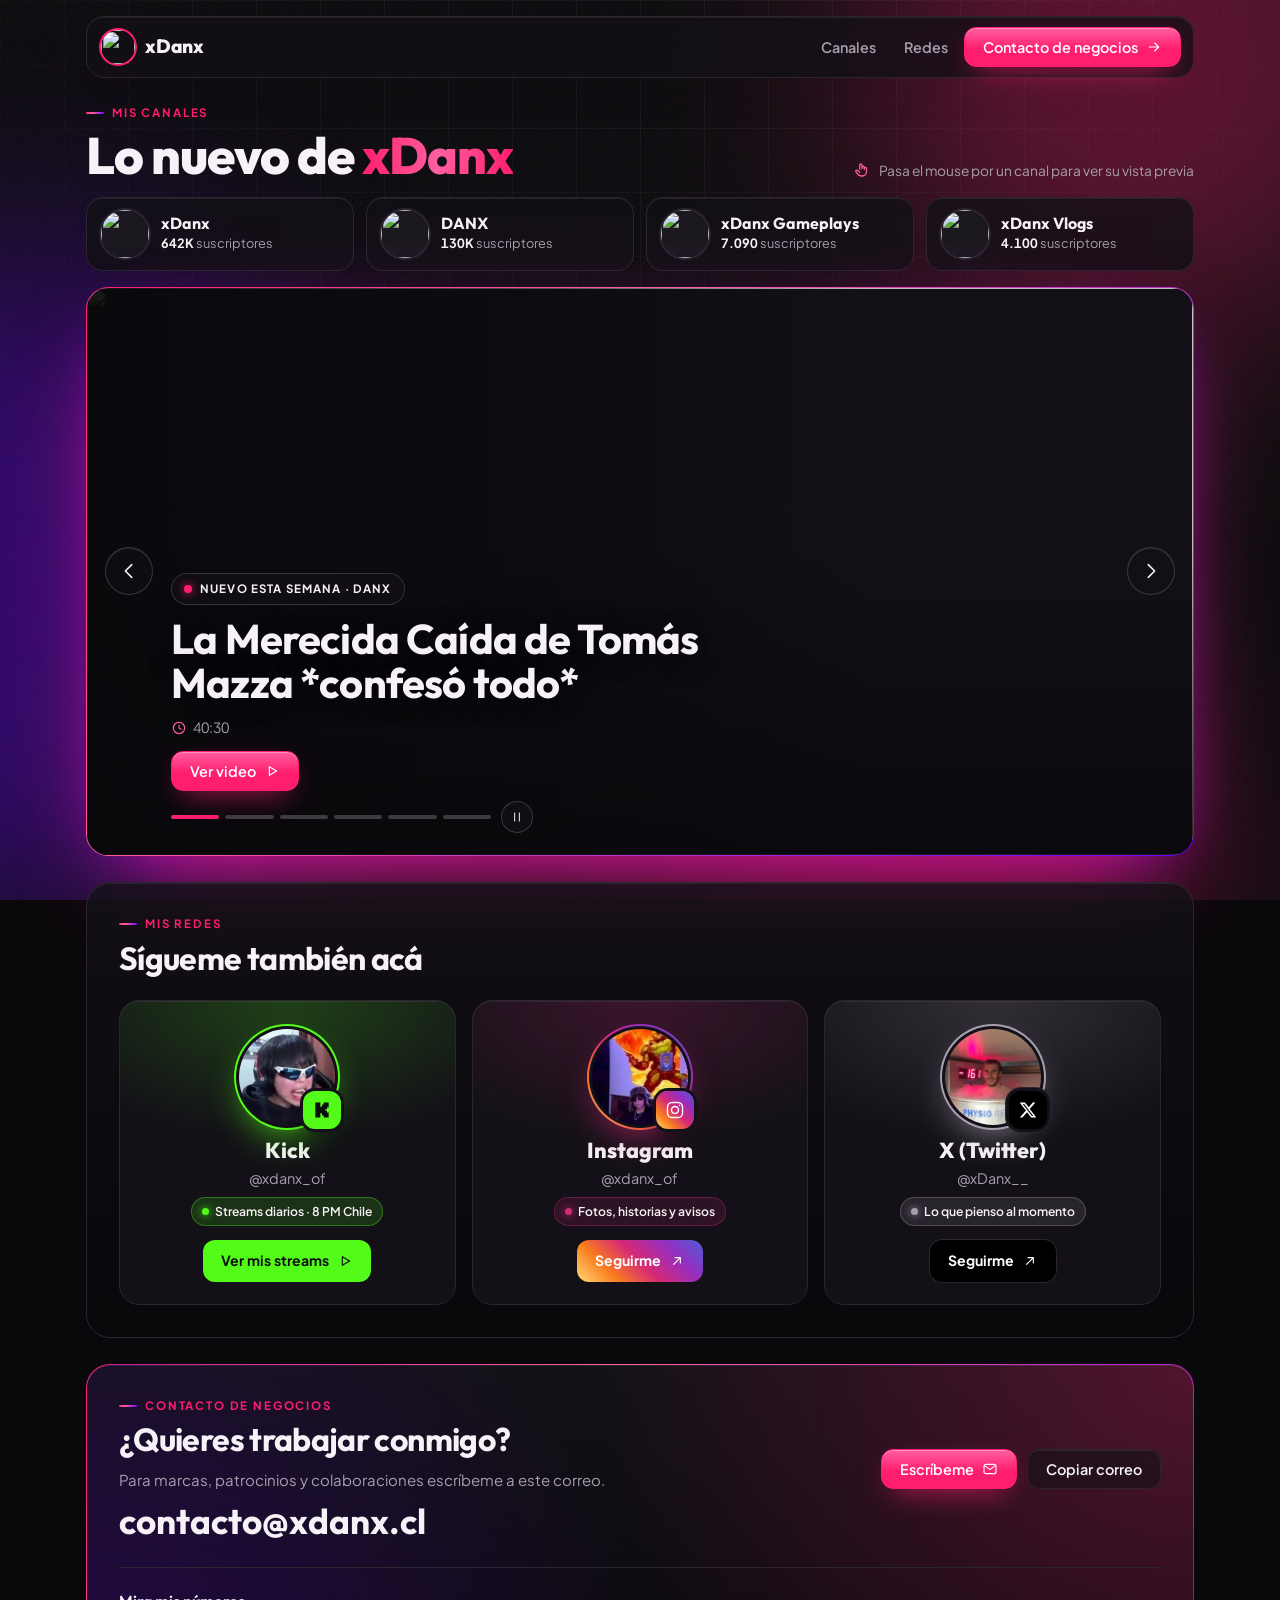
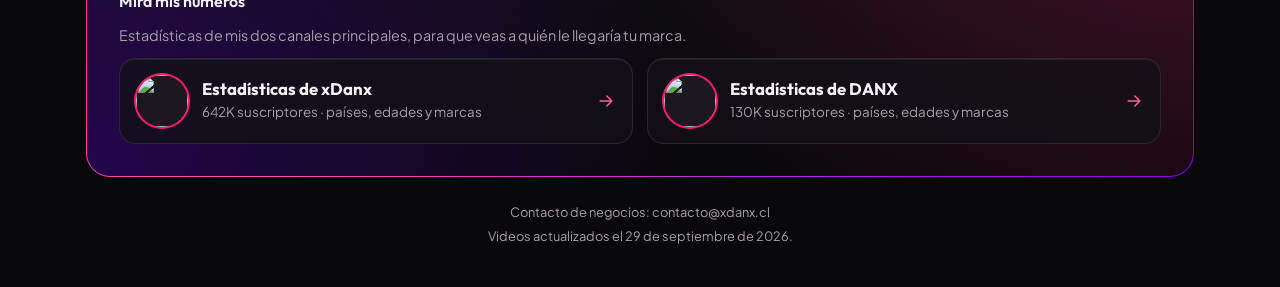
==== index.html @ d2561110 "Celular: flechas del carrusel abajo para no tapar la miniatura Co-Authored-By: Claude Opus 5.5 <nore" ====
<!doctype html>
<html lang="es">
<head>
<meta charset="utf-8">
<meta name="viewport" content="width=device-width, initial-scale=1, viewport-fit=cover">
<title>xDanx · Canales de YouTube, streams en Kick y contacto</title>
<meta name="description" content="Todos los canales de xDanx en un solo lugar: xDanx, DANX, xDanx Gameplays y xDanx Vlogs. Mis videos nuevos, mis redes y contacto de negocios.">
<meta name="theme-color" content="#09080b">
<link rel="canonical" href="https://xdanx.cl/">
<meta property="og:title" content="xDanx en un solo lugar">
<meta property="og:description" content="Mis canales, mis videos nuevos, mis streams en Kick y contacto de negocios.">
<meta property="og:type" content="website">
<meta property="og:url" content="https://xdanx.cl/">
<meta property="og:site_name" content="xDanx">
<meta property="og:locale" content="es_CL">
<meta property="og:image" content="https://xdanx.cl/img/compartir.jpg">
<meta property="og:image:width" content="1200">
<meta property="og:image:height" content="630">
<meta property="og:image:alt" content="xDanx en un solo lugar: mis canales, mis streams y contacto de negocios. xdanx.cl">
<meta name="twitter:card" content="summary_large_image">
<meta name="twitter:site" content="@xDanx__">
<meta name="twitter:title" content="xDanx en un solo lugar">
<meta name="twitter:description" content="Mis canales, mis videos nuevos, mis streams en Kick y contacto de negocios.">
<meta name="twitter:image" content="https://xdanx.cl/img/compartir.jpg">
<link rel="icon" type="image/png" sizes="192x192" href="/img/icono.png">
<link rel="apple-touch-icon" href="/img/icono-apple.png">
<script type="application/ld+json">
{
  "@context": "https://schema.org",
  "@graph": [
    {
      "@type": "WebSite",
      "@id": "https://xdanx.cl/#sitio",
      "url": "https://xdanx.cl/",
      "name": "xDanx",
      "inLanguage": "es-CL",
      "publisher": {"@id": "https://xdanx.cl/#xdanx"}
    },
    {
      "@type": "Person",
      "@id": "https://xdanx.cl/#xdanx",
      "name": "xDanx",
      "alternateName": ["DANX", "Danx"],
      "url": "https://xdanx.cl/",
      "image": "https://xdanx.cl/img/icono.png",
      "jobTitle": "Creador de contenido",
      "email": "mailto:contacto@xdanx.cl",
      "sameAs": [
        "https://www.youtube.com/@xdanx1",
        "https://www.youtube.com/@danxof",
        "https://www.youtube.com/@xdanxgameplays",
        "https://www.youtube.com/@xDanxVlogs",
        "https://kick.com/xdanx_of",
        "https://www.instagram.com/xDanx_of/",
        "https://x.com/xDanx__"
      ]
    }
  ]
}
</script>
<link rel="preconnect" href="https://fonts.googleapis.com">
<link rel="preconnect" href="https://fonts.gstatic.com" crossorigin>
<link href="https://fonts.googleapis.com/css2?family=Outfit:wght@600;700;800&family=Plus+Jakarta+Sans:wght@400;500;600;700&display=swap" rel="stylesheet">
<link rel="stylesheet" href="estilos.css?v=7">
</head>
<body>
<div class="fondo" aria-hidden="true"><i></i><i></i><i></i></div>
<div class="sitio">

<nav class="top" aria-label="Principal">
<a class="marca" href="#inicio"><img id="mini" src="https://yt3.ggpht.com/ytc/AIdro_lUzYRkp9_RYmx2aLvmCuGtYfHqPM1HpNuud_M5dl_JXGM=s88-c-k-c0x00ffffff-no-rj" alt=""><span>xDanx</span></a>
<div class="menu">
<a class="pill-vivo" id="pill-vivo" href="https://kick.com/xdanx_of" target="_blank" rel="noopener" hidden><i></i>En vivo</a>
<a href="#inicio">Canales</a>
<a href="#redes">Redes</a>
<a class="btn" href="#contacto">Contacto de negocios <svg class="i" viewBox="0 0 24 24" aria-hidden="true"><path d="M5 12h14M13 6l6 6-6 6"/></svg></a>
</div>
</nav>

<main id="inicio" class="escenario" aria-labelledby="t-inicio">
<div class="cabecera">
<div><p class="eyebrow">Mis canales</p><h1 id="t-inicio">Lo nuevo de <span class="degradado">xDanx</span></h1></div>
<p class="pista"><svg class="i" viewBox="0 0 24 24" aria-hidden="true"><path d="M9 11V5.5a1.5 1.5 0 0 1 3 0V10m0-1.5a1.5 1.5 0 0 1 3 0V11m0-1a1.5 1.5 0 0 1 3 0v4a6 6 0 0 1-6 6h-1a6 6 0 0 1-5-2.7L4 14.5a1.5 1.5 0 0 1 2.4-1.8L9 15"/></svg><span class="mouse">Pasa el mouse por un canal para ver su vista previa</span><span class="tactil">Toca un canal para ver su vista previa</span></p>
</div>
<ul class="canales" id="canales" aria-label="Mis canales de YouTube"></ul>
<section class="pantalla" id="pantalla" aria-label="Videos y vista previa de canales">
<div class="capa rotacion visible" id="rotacion" aria-roledescription="carrusel" aria-label="Mis videos de esta semana"></div>
<div class="capa previa" id="previa" aria-live="polite"></div>
<div class="capa vivo" id="vivo" aria-live="polite"></div>
</section>
</main>

<section class="bloque" id="redes" aria-labelledby="t-redes">
<p class="eyebrow">Mis redes</p>
<h2 id="t-redes">Sígueme también acá</h2>
<div class="redes">
<a class="red kick" href="https://kick.com/xdanx_of" target="_blank" rel="noopener">
<span class="perfil"><img src="img/redes/kick.webp" alt="Mi foto de perfil en Kick" loading="lazy">
<span class="logo-red"><svg class="i lleno" viewBox="0 0 24 24" aria-hidden="true"><path d="M4 3h6v5h2V5.5h2V3h6v6h-2v2h-2v2h2v2h2v6h-6v-2.5h-2V16h-2v5H4z"/></svg></span></span>
<span class="textos"><span class="plataforma">Kick</span><span class="handle">@xdanx_of</span>
<span class="detalle" id="kick-estado"><i></i>Streams diarios · 8 PM Chile</span></span>
<span class="cta">Ver mis streams <svg class="i" viewBox="0 0 24 24" aria-hidden="true"><path d="M8 5.5v13l11-6.5z"/></svg></span>
</a>
<a class="red ig" href="https://www.instagram.com/xDanx_of/" target="_blank" rel="noopener">
<span class="perfil"><img src="img/redes/instagram.jpg" alt="Mi foto de perfil en Instagram" loading="lazy">
<span class="logo-red"><svg class="i" viewBox="0 0 24 24" aria-hidden="true"><rect x="3" y="3" width="18" height="18" rx="5.5"/><circle cx="12" cy="12" r="4.2"/><circle cx="17.4" cy="6.6" r="1" fill="currentColor" stroke="none"/></svg></span></span>
<span class="textos"><span class="plataforma">Instagram</span><span class="handle">@xdanx_of</span>
<span class="detalle"><i></i>Fotos, historias y avisos</span></span>
<span class="cta">Seguirme <svg class="i" viewBox="0 0 24 24" aria-hidden="true"><path d="M7 17 17 7M9 7h8v8"/></svg></span>
</a>
<a class="red x" href="https://x.com/xDanx__" target="_blank" rel="noopener">
<span class="perfil"><img src="img/redes/x.jpg" alt="Mi foto de perfil en X" loading="lazy">
<span class="logo-red"><svg class="i lleno" viewBox="0 0 24 24" aria-hidden="true"><path d="M17.8 3h3.1l-6.8 7.7L22 21h-6.2l-4.9-6.4L5.3 21H2.2l7.3-8.3L2 3h6.4l4.4 5.8L17.8 3zm-1.1 16.2h1.7L7.4 4.7H5.6l11.1 14.5z"/></svg></span></span>
<span class="textos"><span class="plataforma">X (Twitter)</span><span class="handle">@xDanx__</span>
<span class="detalle"><i></i>Lo que pienso al momento</span></span>
<span class="cta">Seguirme <svg class="i" viewBox="0 0 24 24" aria-hidden="true"><path d="M7 17 17 7M9 7h8v8"/></svg></span>
</a>
</div>
</section>

<section class="bloque contacto" id="contacto" aria-labelledby="t-contacto">
<div class="fila-correo">
<div>
<p class="eyebrow">Contacto de negocios</p>
<h2 id="t-contacto">¿Quieres trabajar conmigo?</h2>
<p class="texto">Para marcas, patrocinios y colaboraciones escríbeme a este correo.</p>
<p class="correo" id="correo">contacto@xdanx.cl</p>
</div>
<div class="botones">
<a class="btn" href="mailto:contacto@xdanx.cl?subject=Contacto%20de%20negocios">Escríbeme <svg class="i" viewBox="0 0 24 24" aria-hidden="true"><rect x="3" y="5" width="18" height="14" rx="3"/><path d="m4 7 8 6 8-6"/></svg></a>
<button class="btn ghost" type="button" id="copiar">Copiar correo</button>
</div>
</div>
<div class="numeros">
<h3>Mira mis números</h3>
<p>Estadísticas de mis dos canales principales, para que veas a quién le llegaría tu marca.</p>
<div class="kits" id="kits"></div>
</div>
</section>

<footer>
<span>Contacto de negocios: contacto@xdanx.cl</span>
<span id="actualizado"></span>
</footer>
</div>

<dialog class="panel" id="panel" aria-labelledby="panel-titulo"></dialog>

<script src="datos/datos.js"></script>
<script src="datos/estadisticas.js"></script>
<script src="app.js?v=6"></script>
<!-- Contador de visitas: Cloudflare Web Analytics (sin cookies) -->
<script defer src="https://static.cloudflareinsights.com/beacon.min.js" data-cf-beacon='{"token": "61d2517031f54b50bddd8ef35739165e"}'></script>
</body>
</html>
---- estilos.css ----
/* Estilo Danx: oscuro, rosado neon y violeta (mismo ambiente que los media kits). */
:root{
  --bg:#09080b;--panel:#131117;--panel-2:#1b1820;--line:#2a2530;--ink:#f6f2f7;--muted:#a79fae;
  --accent:#ff1e6e;--accent-2:#ff5fa0;--accent-deep:#b1004b;--violet:#6a00ff;--on-accent:#ffffff;
  /* colores de las marcas de cada red (solo en sus tarjetas) */
  --kick:#53fc18;--on-kick:#0b0e0f;
  --ig-1:#feda75;--ig-2:#fa7e1e;--ig-3:#d62976;--ig-4:#962fbf;--ig-5:#4f5bd5;
  --x:#000000;--on-x:#ffffff;
  --display:Outfit,"Segoe UI",system-ui,sans-serif;
  --body:"Plus Jakarta Sans","Segoe UI",system-ui,sans-serif;
  --vidrio:color-mix(in srgb,var(--panel) 82%,transparent);
  --brillo:inset 0 1px 0 color-mix(in srgb,var(--ink) 7%,transparent);
  --borde-neon:linear-gradient(135deg,var(--accent),var(--accent-2) 35%,var(--violet));
  color-scheme:dark;
}
*{box-sizing:border-box}
html{background:var(--bg);scroll-behavior:smooth}
body{margin:0;background:var(--bg);color:var(--ink);font-family:var(--body);font-size:15px;line-height:1.55;overflow-x:hidden}
a{color:inherit}
img{max-width:100%}
svg.i{width:20px;height:20px;fill:none;stroke:currentColor;stroke-width:1.7;stroke-linecap:round;stroke-linejoin:round;flex:none}
.oculto{position:absolute;width:1px;height:1px;overflow:hidden;clip:rect(0 0 0 0);white-space:nowrap}

/* ---------- fondo: brillos que se mueven lento, cuadricula y grano ---------- */
.fondo{position:fixed;inset:0;z-index:0;overflow:hidden;pointer-events:none;background:var(--bg)}
.fondo::before{content:"";position:absolute;inset:0;
  background-image:linear-gradient(color-mix(in srgb,var(--ink) 5%,transparent) 1px,transparent 1px),
    linear-gradient(90deg,color-mix(in srgb,var(--ink) 5%,transparent) 1px,transparent 1px);
  background-size:64px 64px;
  -webkit-mask-image:radial-gradient(ellipse 90% 70% at 50% 0%,var(--bg) 20%,transparent 75%);
  mask-image:radial-gradient(ellipse 90% 70% at 50% 0%,var(--bg) 20%,transparent 75%)}
.fondo::after{content:"";position:absolute;inset:-50%;opacity:.07;
  background-image:url("data:image/svg+xml,%3Csvg xmlns='http://www.w3.org/2000/svg' width='160' height='160'%3E%3Cfilter id='g'%3E%3CfeTurbulence type='fractalNoise' baseFrequency='.9' numOctaves='3' stitchTiles='stitch'/%3E%3C/filter%3E%3Crect width='100%25' height='100%25' filter='url(%23g)'/%3E%3C/svg%3E")}
.fondo i{position:absolute;border-radius:50%;filter:blur(110px)}
.fondo i:nth-child(1){width:560px;height:560px;top:-220px;right:-140px;background:var(--accent);opacity:.32}
.fondo i:nth-child(2){width:680px;height:680px;top:28%;left:-320px;background:var(--violet);opacity:.38}
.fondo i:nth-child(3){width:520px;height:520px;bottom:-260px;right:6%;background:var(--accent-deep);opacity:.34}
@media (prefers-reduced-motion:no-preference){
  .fondo i{animation:deriva 24s ease-in-out infinite alternate}
  .fondo i:nth-child(2){animation-duration:30s;animation-delay:-8s}
  .fondo i:nth-child(3){animation-duration:27s;animation-delay:-14s}
  @keyframes deriva{50%{transform:translate(70px,50px) scale(1.12)}100%{transform:translate(-40px,30px) scale(.94)}}
}

.sitio{position:relative;z-index:1;max-width:1140px;margin:0 auto;padding:16px 16px 40px;display:grid;gap:26px}

/* ---------- barra superior ---------- */
.top{position:sticky;top:12px;z-index:5;display:flex;align-items:center;justify-content:space-between;gap:12px;
  padding:10px 12px 10px 14px;border:1px solid var(--line);border-radius:18px;background:var(--vidrio);box-shadow:var(--brillo),0 20px 50px -30px var(--bg);
  backdrop-filter:blur(16px) saturate(1.3);-webkit-backdrop-filter:blur(16px) saturate(1.3)}
.marca{display:flex;align-items:center;gap:10px;margin:0;font:800 1.2rem/1 var(--display);letter-spacing:-.01em;text-decoration:none}
.marca img{width:34px;height:34px;border-radius:50%;object-fit:cover;box-shadow:0 0 0 2px var(--accent)}
.menu{display:flex;align-items:center;gap:4px}
.menu a:not(.btn):not(.pill-vivo){padding:8px 12px;border-radius:10px;text-decoration:none;color:var(--muted);font-weight:600;font-size:.9rem}
.menu a:not(.btn):not(.pill-vivo):hover{color:var(--ink);background:var(--panel-2)}

.btn{display:inline-flex;align-items:center;justify-content:center;gap:8px;padding:11px 18px;border-radius:12px;
  font:600 .9rem/1 var(--body);text-decoration:none;cursor:pointer;white-space:nowrap;
  background:linear-gradient(180deg,var(--accent-2),var(--accent) 55%);color:var(--on-accent);border:1px solid var(--accent);
  box-shadow:inset 0 1px 0 color-mix(in srgb,var(--on-accent) 30%,transparent),0 10px 30px -12px var(--accent)}
.btn.ghost{background:color-mix(in srgb,var(--panel) 60%,transparent);border-color:var(--line);box-shadow:var(--brillo);color:var(--ink)}
.btn.ghost:hover{border-color:var(--accent)}
.btn:hover{filter:brightness(1.08)}
.btn svg.i{width:16px;height:16px}
:focus-visible{outline:2px solid var(--ink);outline-offset:2px}

.eyebrow{margin:0;color:var(--accent);font-size:.72rem;font-weight:700;letter-spacing:.16em;text-transform:uppercase;display:flex;align-items:center;gap:8px}
.eyebrow::before{content:"";width:18px;height:2px;border-radius:2px;background:var(--borde-neon)}
h1,h2{font-family:var(--display);letter-spacing:-.02em;text-wrap:balance}
h2{font-weight:700;font-size:clamp(1.5rem,3.2vw,2rem);line-height:1.1;margin:8px 0 20px}
h3{font:600 1rem/1.2 var(--display);margin:0 0 12px}
.degradado{background:linear-gradient(90deg,var(--accent),var(--accent-2) 50%,var(--accent));-webkit-background-clip:text;background-clip:text;color:transparent}

/* ---------- escenario: canales + pantalla ---------- */
.escenario{display:grid;gap:16px}
.cabecera{display:flex;align-items:flex-end;justify-content:space-between;gap:12px 24px;flex-wrap:wrap}
.cabecera h1{margin:8px 0 0;font-weight:800;font-size:clamp(2rem,5vw,3.2rem);line-height:1}
.pista{margin:0;color:var(--muted);font-size:.86rem;display:flex;align-items:center;gap:8px}
.pista svg.i{width:18px;height:18px;color:var(--accent-2)}
.pista .tactil{display:none}
@media (hover:none){.pista .mouse{display:none}.pista .tactil{display:inline}}

.canales{display:grid;grid-template-columns:repeat(4,1fr);gap:12px;list-style:none;margin:0;padding:0}
.canales>li{min-width:0}
.canal{position:relative;display:flex;align-items:center;gap:12px;padding:12px 14px;border-radius:16px;text-decoration:none;min-width:0;
  border:1px solid var(--line);background:var(--vidrio);box-shadow:var(--brillo);
  transition:transform .25s,background .25s,border-color .25s}
.canal::before{content:"";position:absolute;inset:-1px;border-radius:inherit;padding:1px;background:var(--borde-neon);opacity:0;transition:opacity .25s;
  -webkit-mask:linear-gradient(var(--bg) 0 0) content-box,linear-gradient(var(--bg) 0 0);-webkit-mask-composite:xor;
  mask:linear-gradient(var(--bg) 0 0) content-box exclude,linear-gradient(var(--bg) 0 0)}
.canal:hover,.canal.activo{transform:translateY(-3px);background:color-mix(in srgb,var(--accent) 9%,var(--vidrio));border-color:transparent}
.canal:hover::before,.canal.activo::before{opacity:1}
.canal img,.canal .sin-foto{width:48px;height:48px;border-radius:50%;object-fit:cover;flex:none;background:var(--panel-2);
  box-shadow:0 0 0 2px var(--line);transition:box-shadow .25s}
.canal:hover img,.canal.activo img{box-shadow:0 0 0 2px var(--accent),0 0 22px -2px var(--accent)}
.canal div{min-width:0;display:grid;gap:2px}
.canal strong{font:700 1rem/1.15 var(--display);white-space:nowrap;overflow:hidden;text-overflow:ellipsis}
.canal span{color:var(--muted);font-size:.8rem;font-variant-numeric:tabular-nums}
.canal span b{color:var(--ink);font-weight:700}

/* La pantalla apila sus capas en la misma celda: toma la altura de la mas alta. */
.pantalla{position:relative;display:grid;border-radius:22px;overflow:hidden;border:1px solid transparent;
  background:linear-gradient(var(--panel),var(--panel)) padding-box,var(--borde-neon) border-box;
  box-shadow:0 40px 100px -40px var(--accent),0 20px 60px -30px var(--violet)}
.capa{grid-area:1/1;min-width:0;opacity:0;visibility:hidden;transition:opacity .45s,visibility .45s}
.capa.visible{opacity:1;visibility:visible}

/* rotacion de videos */
.rotacion{position:relative;display:grid;touch-action:pan-y}
.slide{grid-area:1/1;position:relative;display:block;aspect-ratio:16/8.2;min-height:380px;text-decoration:none;overflow:hidden;
  opacity:0;visibility:hidden;transition:opacity .6s,visibility .6s}
.slide.visible{opacity:1;visibility:visible}
.slide img{position:absolute;inset:0;width:100%;height:100%;object-fit:cover;transition:transform 1.2s ease}
.slide::after{content:"";position:absolute;inset:0;
  background:linear-gradient(90deg,color-mix(in srgb,var(--bg) 94%,transparent) 0%,color-mix(in srgb,var(--bg) 60%,transparent) 42%,transparent 72%),
    linear-gradient(0deg,color-mix(in srgb,var(--bg) 88%,transparent),transparent 55%)}
.slide .info{position:absolute;left:0;bottom:0;z-index:1;padding:32px 40px 64px 84px;max-width:min(680px,100%);display:grid;gap:12px;justify-items:start}
.etiqueta{display:inline-flex;align-items:center;gap:8px;padding:6px 12px;border-radius:99px;border:1px solid color-mix(in srgb,var(--ink) 16%,transparent);
  background:color-mix(in srgb,var(--panel) 70%,transparent);backdrop-filter:blur(8px);-webkit-backdrop-filter:blur(8px);
  font-size:.72rem;font-weight:700;letter-spacing:.1em;text-transform:uppercase}
.etiqueta i{width:8px;height:8px;border-radius:50%;background:var(--accent);box-shadow:0 0 10px var(--accent)}
.slide h2{margin:0;font-size:clamp(1.5rem,3.6vw,2.6rem);line-height:1.06;text-shadow:0 2px 24px var(--bg)}
.meta{margin:0;color:var(--muted);font-size:.88rem;display:flex;gap:6px 16px;flex-wrap:wrap;font-variant-numeric:tabular-nums}
.meta span{display:inline-flex;align-items:center;gap:6px}
.meta .i{width:16px;height:16px;color:var(--accent-2)}
/* etiqueta segun hace cuanto se subio: hoy (la mas llamativa) > ayer > hace 2-3 dias > esta semana */
.etiqueta.hoy{border-color:var(--accent);background:var(--accent);color:#fff;box-shadow:0 6px 22px -6px color-mix(in srgb,var(--accent) 80%,transparent)}
.etiqueta.hoy i{background:#fff;box-shadow:0 0 10px #fff}
.etiqueta.ayer{border-color:color-mix(in srgb,var(--accent) 70%,transparent);background:color-mix(in srgb,var(--accent) 30%,var(--panel));color:var(--ink)}
.etiqueta.reciente{border-color:color-mix(in srgb,var(--accent-2) 45%,transparent);background:color-mix(in srgb,var(--accent-2) 14%,var(--panel));color:var(--ink)}
.etiqueta.reciente i{background:var(--accent-2);box-shadow:0 0 8px var(--accent-2)}
@media (prefers-reduced-motion:no-preference){.etiqueta.hoy i{animation:latido-hoy 1.6s ease-in-out infinite}}
@keyframes latido-hoy{50%{transform:scale(1.5);opacity:.6}}
.slide .btn{pointer-events:none}
.slide:hover .btn{filter:brightness(1.1)}
.slide:hover img{transform:scale(1.03)}

.flecha-rot{position:absolute;top:50%;z-index:3;width:48px;height:48px;margin-top:-24px;display:grid;place-items:center;border-radius:50%;cursor:pointer;
  color:var(--ink);border:1px solid color-mix(in srgb,var(--ink) 18%,transparent);background:color-mix(in srgb,var(--panel) 55%,transparent);
  backdrop-filter:blur(10px);-webkit-backdrop-filter:blur(10px);box-shadow:var(--brillo);transition:background .2s,border-color .2s,transform .2s}
.flecha-rot:hover{background:var(--accent);border-color:var(--accent);transform:scale(1.06)}
.flecha-rot.izq{left:18px}
.flecha-rot.der{right:18px}
.flecha-rot svg.i{width:22px;height:22px}

.controles{position:absolute;left:84px;right:84px;bottom:22px;z-index:2;display:flex;align-items:center;gap:10px}
.puntos{display:flex;gap:6px;flex:1;max-width:320px}
.punto{flex:1;height:4px;padding:0;border:0;border-radius:99px;background:color-mix(in srgb,var(--ink) 22%,transparent);cursor:pointer;overflow:hidden;position:relative}
.punto::before{content:"";position:absolute;inset:0;width:0;background:var(--accent);border-radius:99px}
.punto.hecho::before{width:100%}
.punto.actual::before{animation:llenar var(--dura,8s) linear forwards}
.controles.pausa .punto.actual::before{animation-play-state:paused}
@keyframes llenar{to{width:100%}}
.pausar{width:32px;height:32px;display:grid;place-items:center;border-radius:50%;cursor:pointer;color:var(--ink);
  border:1px solid color-mix(in srgb,var(--ink) 18%,transparent);background:color-mix(in srgb,var(--panel) 70%,transparent)}
.pausar svg.i{width:14px;height:14px}

/* vista previa de un canal */
.previa{display:grid;grid-template-rows:auto 1fr;min-height:380px;background:linear-gradient(180deg,var(--panel),var(--bg))}
.portada{position:relative;height:160px;background-size:cover;background-position:center;
  background-color:var(--panel-2);
  background-image:
    radial-gradient(circle at 20% 120%,color-mix(in srgb,var(--accent) 45%,transparent),transparent 55%),
    radial-gradient(circle at 90% 0%,color-mix(in srgb,var(--violet) 55%,transparent),transparent 55%),
    radial-gradient(color-mix(in srgb,var(--ink) 10%,transparent) 1px,transparent 1.4px);
  background-size:auto,auto,16px 16px}
.portada::after{content:"";position:absolute;inset:0;background:linear-gradient(0deg,var(--panel),transparent 70%)}
.cuerpo{display:grid;gap:18px;padding:0 28px 26px;margin-top:-56px;position:relative;z-index:1}
.cabeza{display:flex;align-items:flex-end;gap:18px;flex-wrap:wrap}
.cabeza img{width:112px;height:112px;border-radius:50%;object-fit:cover;background:var(--panel-2);
  box-shadow:0 0 0 3px var(--accent),0 0 0 10px color-mix(in srgb,var(--accent) 16%,transparent),0 20px 60px -10px var(--accent)}
.cabeza>div{flex:1;min-width:200px;display:grid;gap:4px}
.cabeza>.botones{flex:none;min-width:0;display:flex;padding-bottom:6px}
.cabeza h2{margin:0;font-size:clamp(1.6rem,3.4vw,2.3rem)}
.cabeza p{margin:0;color:var(--muted);font-size:.9rem}
.cabeza .cifras-canal{display:flex;gap:18px;flex-wrap:wrap;font-variant-numeric:tabular-nums;color:var(--muted);font-size:.85rem}
.cifras-canal b{color:var(--ink);font:700 1.15rem/1 var(--display);margin-right:4px}
.miniaturas{display:grid;grid-template-columns:repeat(4,1fr);gap:12px}
.mini{display:grid;gap:8px;text-decoration:none;min-width:0;align-content:start}
.mini .foto{position:relative;aspect-ratio:16/9;border-radius:12px;overflow:hidden;background:var(--panel-2);border:1px solid var(--line);transition:border-color .2s}
.mini img{width:100%;height:100%;object-fit:cover;display:block;transition:transform .3s}
.mini:hover .foto{border-color:var(--accent)}
.mini:hover img{transform:scale(1.04)}
.mini .dura{position:absolute;right:6px;bottom:6px;padding:2px 6px;border-radius:6px;background:color-mix(in srgb,var(--bg) 85%,transparent);
  font-size:.72rem;font-weight:600;font-variant-numeric:tabular-nums}
.mini strong{font:600 .86rem/1.3 var(--body);display:-webkit-box;-webkit-line-clamp:2;-webkit-box-orient:vertical;overflow:hidden}
.mini small{color:var(--muted);font-size:.76rem}
.vacio{color:var(--muted);margin:0;padding:18px;border:1px dashed var(--line);border-radius:12px;text-align:center}

/* en vivo en Kick: el directo pasa al frente de la pantalla */
/* mientras estoy en vivo, los videos salen del alto de la pantalla */
.pantalla.transmitiendo .rotacion{display:none}
.pantalla.transmitiendo{background:linear-gradient(var(--panel),var(--panel)) padding-box,linear-gradient(135deg,var(--kick),var(--accent) 60%,var(--violet)) border-box;
  box-shadow:0 40px 100px -40px var(--kick),0 20px 60px -30px var(--accent)}
.vivo{display:grid;grid-template-columns:minmax(0,1.75fr) minmax(0,1fr);min-height:380px;
  background:radial-gradient(80% 90% at 100% 0%,color-mix(in srgb,var(--kick) 14%,transparent),transparent 60%),var(--panel)}
.reproductor{position:relative;align-self:stretch;min-width:0;min-height:300px;background:var(--bg)}
.reproductor iframe{position:absolute;inset:0;width:100%;height:100%;border:0;display:block}
.vivo-info{display:grid;align-content:center;justify-items:start;gap:12px;padding:28px}
.en-vivo{display:inline-flex;align-items:center;gap:8px;padding:6px 12px;border-radius:99px;background:var(--kick);color:var(--on-kick);
  font-size:.74rem;font-weight:800;letter-spacing:.12em;text-transform:uppercase}
.en-vivo i,.pill-vivo i,.red .detalle.vivo i{width:8px;height:8px;border-radius:50%;background:currentColor}
.donde{margin:0;color:var(--muted);font-size:.82rem;font-weight:600}
.vivo-info h2{margin:0;font-size:clamp(1.3rem,2.4vw,1.8rem);line-height:1.15;overflow-wrap:anywhere;
  display:-webkit-box;-webkit-line-clamp:3;-webkit-box-orient:vertical;overflow:hidden}
.viendo b{color:var(--kick);font-weight:800}
.btn.kick{background:var(--kick);border-color:var(--kick);color:var(--on-kick);box-shadow:0 10px 30px -12px var(--kick)}
.nota-vivo{margin:0;color:var(--muted);font-size:.78rem}
.pill-vivo{display:inline-flex;align-items:center;gap:7px;white-space:nowrap;flex:none;margin-right:6px;padding:7px 12px;border-radius:99px;text-decoration:none;
  background:var(--kick);color:var(--on-kick);font-size:.74rem;font-weight:800;letter-spacing:.1em;text-transform:uppercase}
.pill-vivo[hidden]{display:none}
.red .detalle.vivo{background:var(--kick);color:var(--on-kick);border-color:var(--kick)}
@media (prefers-reduced-motion:no-preference){
  .en-vivo i,.pill-vivo i,.red .detalle.vivo i{animation:latido 1.4s ease-in-out infinite}
  @keyframes latido{50%{opacity:.25;transform:scale(.7)}}
}

/* ---------- bloques ---------- */
.bloque{position:relative;padding:32px;border-radius:24px;border:1px solid var(--line);
  background:linear-gradient(180deg,var(--vidrio),color-mix(in srgb,var(--bg) 60%,transparent));box-shadow:var(--brillo)}
.bloque>h2{margin-bottom:24px}

/* redes: cada tarjeta con el color de su plataforma */
.redes{display:grid;grid-template-columns:repeat(3,1fr);gap:16px}
.red{--c:var(--accent);--fondo-logo:var(--accent);--tinta-logo:var(--on-accent);
  position:relative;display:grid;justify-items:center;text-align:center;gap:14px;padding:28px 20px 22px;border-radius:20px;overflow:hidden;
  border:1px solid var(--line);text-decoration:none;min-width:0;box-shadow:var(--brillo);
  background:radial-gradient(120% 70% at 50% 0%,color-mix(in srgb,var(--c) 20%,transparent),transparent 65%),var(--panel);
  transition:transform .25s,border-color .25s,box-shadow .25s}
.red:hover{transform:translateY(-4px);border-color:color-mix(in srgb,var(--c) 70%,transparent);box-shadow:var(--brillo),0 24px 60px -30px var(--c)}
.red.kick{--c:var(--kick);--fondo-logo:var(--kick);--tinta-logo:var(--on-kick)}
.red.ig{--c:var(--ig-3);--fondo-logo:linear-gradient(45deg,var(--ig-1),var(--ig-2) 25%,var(--ig-3) 50%,var(--ig-4) 75%,var(--ig-5));--tinta-logo:var(--on-accent)}
.red.x{--c:var(--muted);--fondo-logo:var(--x);--tinta-logo:var(--on-x)}
.perfil{position:relative;width:96px;height:96px}
.perfil img{width:100%;height:100%;border-radius:50%;object-fit:cover;display:block;background:var(--panel-2);
  box-shadow:0 0 0 3px var(--panel),0 0 0 5px var(--c),0 16px 40px -12px var(--c)}
.red.ig .perfil::before{content:"";position:absolute;inset:-5px;border-radius:50%;background:var(--fondo-logo);z-index:-1}
.red.ig .perfil img{box-shadow:0 0 0 3px var(--panel),0 16px 40px -12px var(--c)}
.red.ig .perfil{isolation:isolate}
.logo-red{position:absolute;right:-6px;bottom:-4px;width:38px;height:38px;border-radius:12px;display:grid;place-items:center;
  background:var(--fondo-logo);color:var(--tinta-logo);box-shadow:0 0 0 3px var(--panel),0 8px 20px -6px var(--bg)}
.red.x .logo-red{box-shadow:0 0 0 3px var(--panel),0 0 0 4px var(--line)}
.logo-red svg.i{width:20px;height:20px}
.logo-red svg.lleno{fill:currentColor;stroke:none}
.red .textos{display:grid;gap:4px;min-width:0}
.red .plataforma{font:800 1.35rem/1.1 var(--display)}
.red .handle{color:var(--muted);font-size:.9rem}
.red .detalle{display:inline-flex;align-items:center;gap:6px;justify-self:center;margin-top:4px;padding:4px 10px;border-radius:99px;
  font-size:.76rem;font-weight:600;color:var(--ink);background:color-mix(in srgb,var(--c) 14%,transparent);border:1px solid color-mix(in srgb,var(--c) 35%,transparent)}
.red .detalle i{width:7px;height:7px;border-radius:50%;background:var(--c);box-shadow:0 0 8px var(--c)}
.red .cta{display:inline-flex;align-items:center;gap:8px;padding:10px 18px;border-radius:12px;font-weight:700;font-size:.88rem;
  background:var(--fondo-logo);color:var(--tinta-logo);transition:filter .2s}
.red.x .cta{box-shadow:0 0 0 1px var(--line)}
.red:hover .cta{filter:brightness(1.08)}
.red .cta svg.i{width:16px;height:16px}

.circulo{width:52px;height:52px;border-radius:50%;display:grid;place-items:center;flex:none;color:var(--accent);
  border:1px solid color-mix(in srgb,var(--accent) 40%,transparent);background:color-mix(in srgb,var(--accent) 10%,transparent)}
.circulo svg.i{width:22px;height:22px}

/* contacto de negocios */
.contacto{display:grid;gap:26px;overflow:hidden;border-color:transparent;
  background:radial-gradient(circle at 100% 0,color-mix(in srgb,var(--accent) 26%,transparent),transparent 50%),
    radial-gradient(circle at 0 100%,color-mix(in srgb,var(--violet) 26%,transparent),transparent 50%),
    linear-gradient(180deg,var(--panel),var(--bg)) padding-box,
    var(--borde-neon) border-box}
.fila-correo{display:flex;align-items:center;justify-content:space-between;gap:20px;flex-wrap:wrap}
.fila-correo>div{min-width:0}
.fila-correo h2{margin-bottom:10px}
.fila-correo p.texto{margin:0;color:var(--muted);max-width:52ch}
.correo{font:700 clamp(1.3rem,4vw,2.2rem)/1.15 var(--display);user-select:all;word-break:break-all;margin:10px 0 0}
.botones{display:flex;gap:10px;flex-wrap:wrap}
.numeros{display:grid;gap:12px;padding-top:24px;border-top:1px solid var(--line)}
.numeros h3{margin:0}
.numeros>p{margin:0;color:var(--muted);font-size:.9rem}
.kits{display:grid;grid-template-columns:repeat(2,1fr);gap:14px}
.kit{display:flex;align-items:center;gap:14px;padding:16px;border-radius:16px;border:1px solid var(--line);background:var(--vidrio);box-shadow:var(--brillo);
  color:var(--ink);font:inherit;text-align:left;cursor:pointer;min-width:0;transition:border-color .2s,transform .2s}
.kit:hover{border-color:var(--accent);transform:translateY(-2px)}
.kit img,.kit .sin-foto{width:52px;height:52px;border-radius:50%;object-fit:cover;flex:none;background:var(--panel-2);box-shadow:0 0 0 2px var(--accent)}
.kit>div{flex:1;min-width:0;display:grid;gap:2px}
.kit strong{font:700 1.05rem/1.2 var(--display)}
.kit span{color:var(--muted);font-size:.84rem}
.kit .flecha{color:var(--accent-2)}

footer{color:var(--muted);font-size:.8rem;text-align:center;display:grid;gap:4px}

/* ---------- panel de estadisticas ---------- */
dialog.panel{width:min(880px,calc(100% - 24px));max-height:calc(100dvh - 24px);padding:0;border-radius:22px;border:1px solid var(--line);
  background:var(--bg);color:var(--ink);box-shadow:0 40px 120px -30px var(--accent)}
dialog.panel::backdrop{background:color-mix(in srgb,var(--bg) 70%,transparent);backdrop-filter:blur(6px);-webkit-backdrop-filter:blur(6px)}
.panel-in{display:grid;gap:18px;padding:24px}
.panel-top{display:flex;align-items:center;gap:14px}
.panel-top img{width:56px;height:56px;border-radius:50%;object-fit:cover;box-shadow:0 0 0 2px var(--accent)}
.panel-top>div{flex:1;min-width:0}
.panel-top h2{margin:2px 0 0}
.cerrar{width:40px;height:40px;display:grid;place-items:center;border-radius:50%;border:1px solid var(--line);background:var(--panel);color:var(--ink);cursor:pointer;flex:none}
.cerrar:hover{border-color:var(--accent)}
.panel .desc{margin:0;color:var(--muted)}
.cifras{display:grid;grid-template-columns:repeat(3,1fr);padding:18px;border-radius:16px;border:1px solid var(--line);background:linear-gradient(180deg,var(--panel),var(--bg))}
.cifra{display:flex;gap:14px;align-items:center;padding:4px 18px;min-width:0}
.cifra:first-child{padding-left:0}
.cifra+.cifra{border-left:1px solid var(--line)}
.cifra b{display:block;font:800 clamp(1.7rem,4vw,2.3rem)/1 var(--display);font-variant-numeric:tabular-nums;letter-spacing:-.02em}
.cifra span{color:var(--muted);font-size:.8rem;display:block;margin-top:6px;line-height:1.35}
.cifra .circulo{width:44px;height:44px}
.tres{display:grid;grid-template-columns:repeat(3,1fr);gap:24px;padding:18px;border-radius:16px;border:1px solid var(--line);background:var(--panel)}
.tres>*{min-width:0}
.tres ul{list-style:none;padding:0;margin:0;display:grid;gap:9px}
.barra{display:grid;gap:5px;font-variant-numeric:tabular-nums}
.barra div{display:flex;justify-content:space-between;gap:10px;font-size:.86rem}
.barra b{font-weight:700}
.barra i{display:block;height:6px;border-radius:99px;background:var(--panel-2);overflow:hidden}
.barra i::before{content:"";display:block;height:100%;width:var(--p);border-radius:99px;background:linear-gradient(90deg,var(--accent-deep),var(--accent))}
.marcas{display:grid;grid-template-columns:repeat(auto-fit,minmax(150px,1fr));gap:12px}
.marca-c{display:flex;align-items:center;gap:10px;padding:12px;border-radius:14px;border:1px solid var(--line);background:var(--panel);text-decoration:none;min-width:0;transition:border-color .2s}
.marca-c:hover{border-color:var(--accent)}
.marca-c .logo{width:40px;height:40px;border-radius:10px;display:grid;place-items:center;flex:none;background:var(--panel-2);overflow:hidden;
  font:800 1.1rem/1 var(--display);color:var(--accent)}
.marca-c .logo img{width:70%;height:70%;object-fit:contain}
.marca-c div{min-width:0;display:grid}
.marca-c strong{font:700 .95rem/1.2 var(--display)}
.marca-c small{color:var(--accent-2);font-size:.76rem;font-weight:600}
.nota{color:var(--muted);font-size:.8rem;margin:0}

@media (prefers-reduced-motion:reduce){
  *,*::before,*::after{transition:none!important}
  .punto.actual::before{animation:none;width:100%}
  html{scroll-behavior:auto}
}

@media (max-width:900px){
  .canales{grid-template-columns:repeat(2,1fr)}
  .miniaturas{grid-template-columns:repeat(2,1fr)}
  .redes{grid-template-columns:1fr}
  .red{grid-template-columns:auto 1fr auto;justify-items:start;text-align:left;align-items:center;padding:18px}
  .red .detalle{justify-self:start}
  .perfil{width:72px;height:72px}
  .logo-red{width:30px;height:30px;border-radius:10px}
  .logo-red svg.i{width:16px;height:16px}
}
@media (max-width:760px){
  .sitio{gap:18px;padding-top:12px}
  .menu a:not(.btn):not(.pill-vivo){display:none}
  .top{top:8px}
  .menu .btn{padding:10px 12px;font-size:.82rem}
  .canales{gap:10px}
  .canal{padding:12px 8px;gap:8px;flex-direction:column;text-align:center}
  .canal div{justify-items:center}
  .canal strong{white-space:normal;font-size:.95rem}
  .canal img,.canal .sin-foto{width:52px;height:52px}
  .slide{aspect-ratio:auto;min-height:0;display:grid;grid-template-rows:auto 1fr}
  .slide img{position:relative;aspect-ratio:16/9;height:auto}
  .slide::after{display:none}
  .slide .info{position:relative;padding:18px 18px 76px;max-width:none}
  .slide h2{text-shadow:none}
  /* flechas abajo, a los lados de los puntitos, para no tapar la miniatura */
  .flecha-rot{top:auto;bottom:16px;width:40px;height:40px;margin-top:0}
  .flecha-rot.izq{left:14px}.flecha-rot.der{right:14px}
  .controles{left:66px;right:66px;bottom:20px}
  .controles .puntos{max-width:none}
  .previa{min-height:0}
  .vivo{grid-template-columns:1fr;min-height:0}
  .reproductor{min-height:0;aspect-ratio:16/9}
  .vivo-info{padding:18px}
  .pill-vivo{padding:6px 9px;margin-right:0}
  .top:has(.pill-vivo:not([hidden])) .marca span{display:none}
  .portada{height:110px}
  .cuerpo{padding:0 18px 20px;margin-top:-44px}
  .cabeza img{width:88px;height:88px}
  .bloque{padding:24px 18px;border-radius:20px}
  .red{grid-template-columns:auto 1fr;gap:14px}
  .red .cta{grid-column:1/-1;justify-self:stretch;justify-content:center}
  .kits{grid-template-columns:1fr}
  .cifras,.tres{grid-template-columns:1fr}
  .cifra{padding:12px 0}.cifra+.cifra{border-left:0;border-top:1px solid var(--line)}
  .panel-in{padding:18px}
}
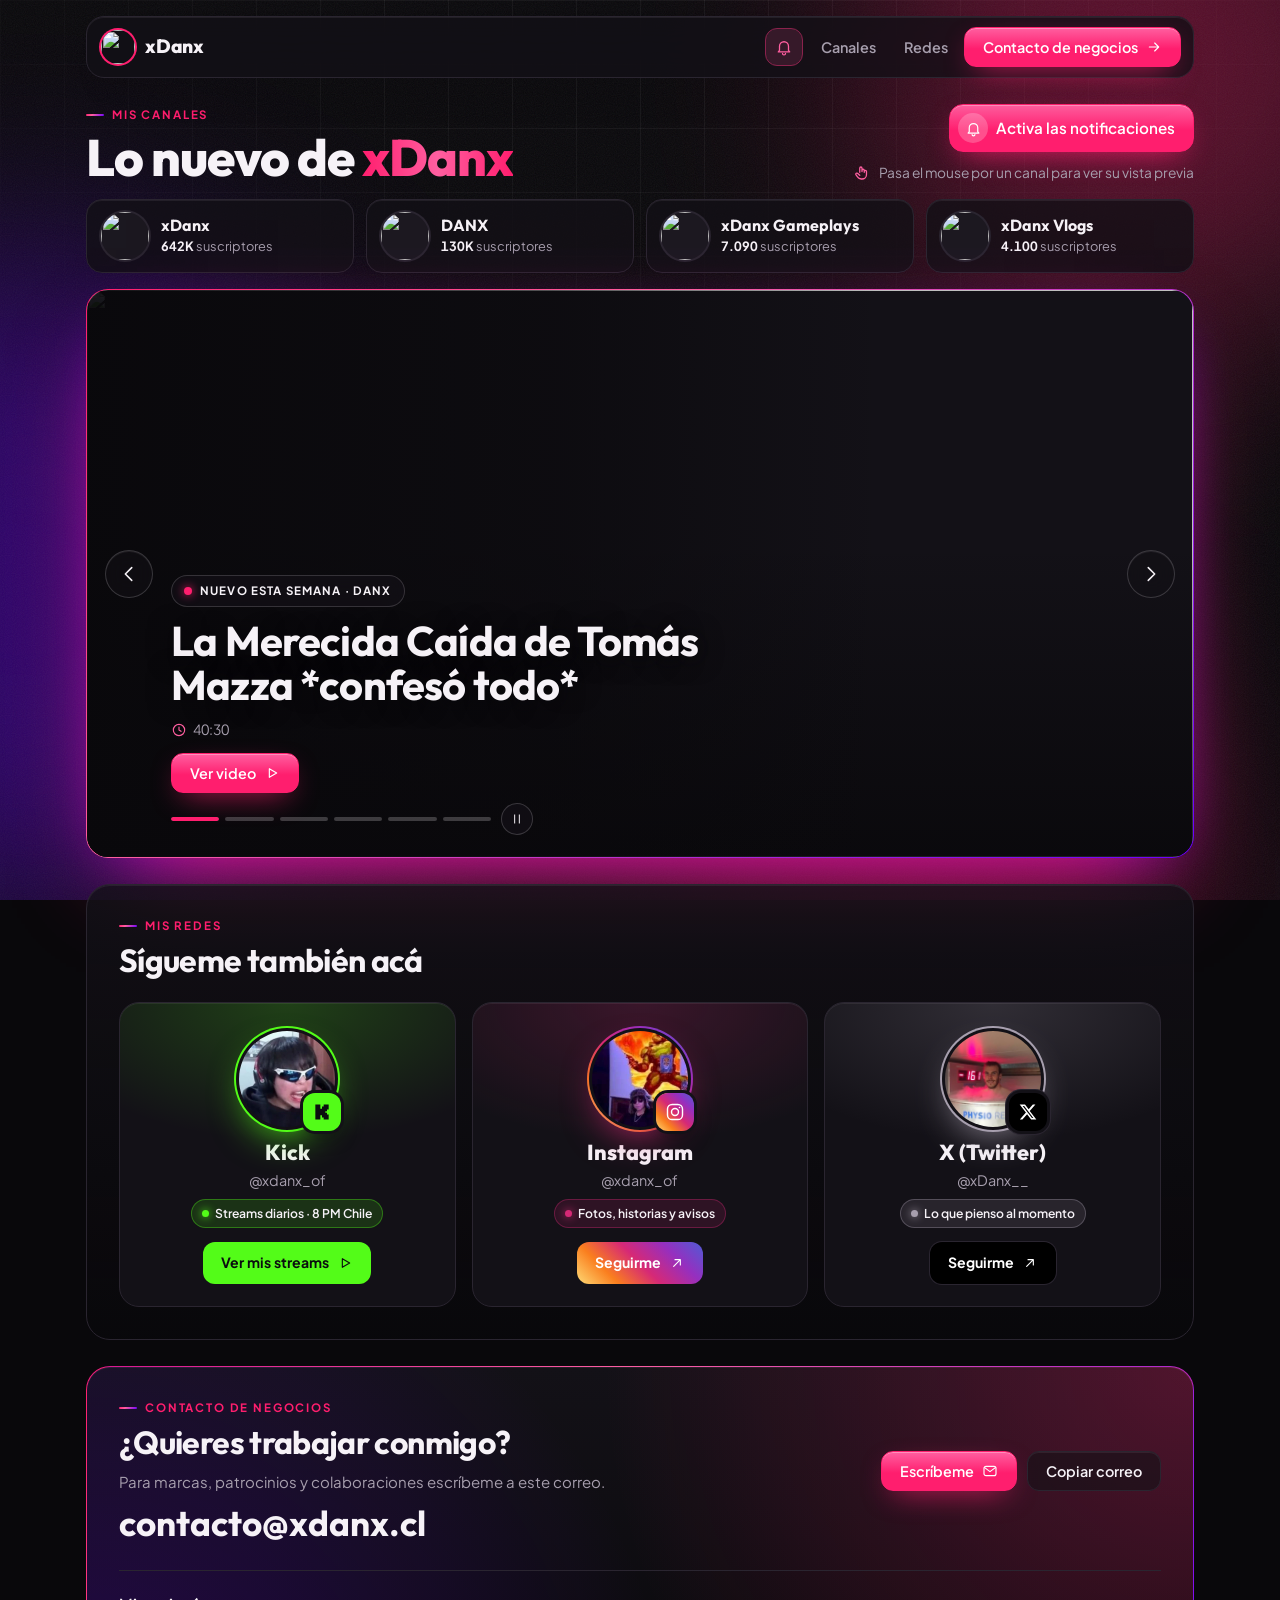
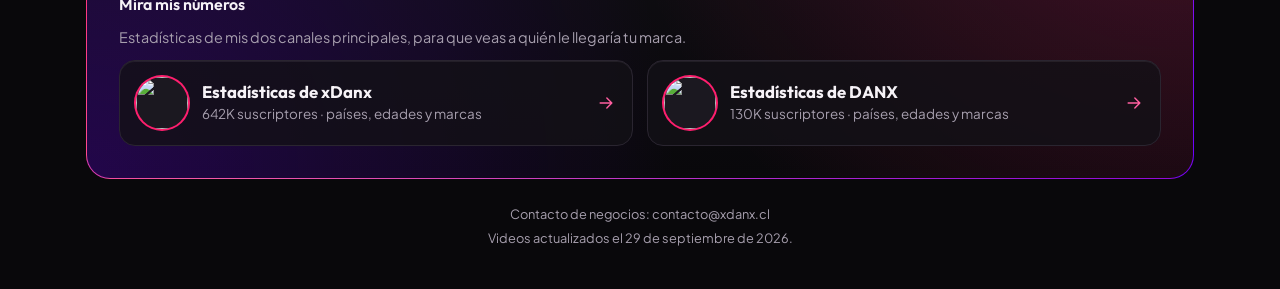
==== commit ac1fb236: "Botón «Activa las notificaciones» (Kit) y Worker de avisos por correo Co-Authored-By: Claude Opus 5." ====
--- a/index.html
+++ b/index.html
@@ -61,7 +61,7 @@
 <link rel="preconnect" href="https://fonts.googleapis.com">
 <link rel="preconnect" href="https://fonts.gstatic.com" crossorigin>
 <link href="https://fonts.googleapis.com/css2?family=Outfit:wght@600;700;800&family=Plus+Jakarta+Sans:wght@400;500;600;700&display=swap" rel="stylesheet">
-<link rel="stylesheet" href="estilos.css?v=7">
+<link rel="stylesheet" href="estilos.css?v=8">
 </head>
 <body>
 <div class="fondo" aria-hidden="true"><i></i><i></i><i></i></div>
@@ -71,6 +71,7 @@
 <a class="marca" href="#inicio"><img id="mini" src="https://yt3.ggpht.com/ytc/AIdro_lUzYRkp9_RYmx2aLvmCuGtYfHqPM1HpNuud_M5dl_JXGM=s88-c-k-c0x00ffffff-no-rj" alt=""><span>xDanx</span></a>
 <div class="menu">
 <a class="pill-vivo" id="pill-vivo" href="https://kick.com/xdanx_of" target="_blank" rel="noopener" hidden><i></i>En vivo</a>
+<button class="campana" type="button" data-avisos aria-label="Activa las notificaciones"><svg class="i" viewBox="0 0 24 24" aria-hidden="true"><path d="M6 16.5V11a6 6 0 0 1 12 0v5.5l1.6 2H4.4z"/><path d="M10 20.5a2 2 0 0 0 4 0"/></svg></button>
 <a href="#inicio">Canales</a>
 <a href="#redes">Redes</a>
 <a class="btn" href="#contacto">Contacto de negocios <svg class="i" viewBox="0 0 24 24" aria-hidden="true"><path d="M5 12h14M13 6l6 6-6 6"/></svg></a>
@@ -80,7 +81,10 @@
 <main id="inicio" class="escenario" aria-labelledby="t-inicio">
 <div class="cabecera">
 <div><p class="eyebrow">Mis canales</p><h1 id="t-inicio">Lo nuevo de <span class="degradado">xDanx</span></h1></div>
+<div class="cab-acciones">
+<button class="btn avisar" type="button" data-avisos><span class="anillo"><svg class="i" viewBox="0 0 24 24" aria-hidden="true"><path d="M6 16.5V11a6 6 0 0 1 12 0v5.5l1.6 2H4.4z"/><path d="M10 20.5a2 2 0 0 0 4 0"/></svg></span>Activa las notificaciones</button>
 <p class="pista"><svg class="i" viewBox="0 0 24 24" aria-hidden="true"><path d="M9 11V5.5a1.5 1.5 0 0 1 3 0V10m0-1.5a1.5 1.5 0 0 1 3 0V11m0-1a1.5 1.5 0 0 1 3 0v4a6 6 0 0 1-6 6h-1a6 6 0 0 1-5-2.7L4 14.5a1.5 1.5 0 0 1 2.4-1.8L9 15"/></svg><span class="mouse">Pasa el mouse por un canal para ver su vista previa</span><span class="tactil">Toca un canal para ver su vista previa</span></p>
+</div>
 </div>
 <ul class="canales" id="canales" aria-label="Mis canales de YouTube"></ul>
 <section class="pantalla" id="pantalla" aria-label="Videos y vista previa de canales">
@@ -145,10 +149,29 @@
 </div>
 
 <dialog class="panel" id="panel" aria-labelledby="panel-titulo"></dialog>
+<dialog class="panel avisos" id="avisos" aria-labelledby="avisos-titulo">
+<form class="panel-in" id="form-avisos" novalidate>
+<div class="panel-top"><span class="anillo grande"><svg class="i" viewBox="0 0 24 24" aria-hidden="true"><path d="M6 16.5V11a6 6 0 0 1 12 0v5.5l1.6 2H4.4z"/><path d="M10 20.5a2 2 0 0 0 4 0"/></svg></span><div><p class="eyebrow">Notificaciones</p><h2 id="avisos-titulo">Te aviso por correo</h2></div><button class="cerrar" type="button" data-cerrar aria-label="Cerrar"><svg class="i" viewBox="0 0 24 24" aria-hidden="true"><path d="M6 6l12 12M18 6 6 18"/></svg></button></div>
+<p class="desc">Elige qué quieres que te avise. Es gratis y te puedes dar de baja cuando quieras.</p>
+<div class="opciones">
+<label class="opcion kick"><input type="checkbox" name="tags[]" value="24112659" checked><span class="op-ic"><svg class="i lleno" viewBox="0 0 24 24" aria-hidden="true"><path d="M4 3h6v5h2V5.5h2V3h6v6h-2v2h-2v2h2v2h2v6h-6v-2.5h-2V16h-2v5H4z"/></svg></span><span class="op-txt"><strong>Cuando prenda stream en Kick</strong><small>Te llega apenas empiece el directo</small></span><i class="tic" aria-hidden="true"></i></label>
+<label class="opcion yt"><input type="checkbox" name="tags[]" value="24112664" checked><span class="op-ic"><svg class="i" viewBox="0 0 24 24" aria-hidden="true"><rect x="2.5" y="5" width="19" height="14" rx="4"/><path d="m10 9.2 5 2.8-5 2.8z" fill="currentColor"/></svg></span><span class="op-txt"><strong>Cuando suba video nuevo</strong><small>De cualquiera de mis 4 canales de YouTube</small></span><i class="tic" aria-hidden="true"></i></label>
+</div>
+<label class="campo"><span>Tu correo</span><input type="email" name="email_address" id="avisos-correo" required autocomplete="email" inputmode="email" placeholder="tucorreo@gmail.com"></label>
+<p class="avisos-error" id="avisos-error" role="alert" hidden></p>
+<button class="btn enviar" type="submit">Activar notificaciones</button>
+<p class="nota">Te llegará un correo para confirmar. Si no lo ves, revisa en spam o promociones.</p>
+</form>
+<div class="panel-in avisos-listo" id="avisos-listo" hidden>
+<div class="panel-top"><span class="anillo grande ok"><svg class="i" viewBox="0 0 24 24" aria-hidden="true"><path d="m5 12.5 4.5 4.5L19 7.5"/></svg></span><div><p class="eyebrow">Notificaciones</p><h2 id="avisos-listo-titulo"></h2></div><button class="cerrar" type="button" data-cerrar aria-label="Cerrar"><svg class="i" viewBox="0 0 24 24" aria-hidden="true"><path d="M6 6l12 12M18 6 6 18"/></svg></button></div>
+<p class="desc" id="avisos-listo-texto"></p>
+<button class="btn" type="button" data-cerrar>Entendido</button>
+</div>
+</dialog>
 
 <script src="datos/datos.js"></script>
 <script src="datos/estadisticas.js"></script>
-<script src="app.js?v=6"></script>
+<script src="app.js?v=8"></script>
 <!-- Contador de visitas: Cloudflare Web Analytics (sin cookies) -->
 <script defer src="https://static.cloudflareinsights.com/beacon.min.js" data-cf-beacon='{"token": "61d2517031f54b50bddd8ef35739165e"}'></script>
 </body>
--- a/estilos.css
+++ b/estilos.css
@@ -284,6 +284,51 @@
 .kit .flecha{color:var(--accent-2)}
 
 footer{color:var(--muted);font-size:.8rem;text-align:center;display:grid;gap:4px}
+
+/* ---------- notificaciones por correo ---------- */
+.cab-acciones{display:flex;flex-direction:column;align-items:flex-end;gap:10px}
+.btn.avisar{padding:8px 18px 8px 8px;font-size:.95rem;border-radius:14px}
+.anillo{width:30px;height:30px;border-radius:50%;display:grid;place-items:center;flex:none;
+  background:color-mix(in srgb,var(--on-accent) 22%,transparent)}
+.btn.avisar .anillo svg.i{width:17px;height:17px}
+@media (prefers-reduced-motion:no-preference){.btn.avisar .anillo svg,.campana svg{animation:timbre 4s ease-in-out infinite;transform-origin:50% 12%}}
+@keyframes timbre{0%,82%,100%{transform:rotate(0)}85%{transform:rotate(15deg)}88%{transform:rotate(-13deg)}91%{transform:rotate(9deg)}94%{transform:rotate(-5deg)}}
+.campana{width:38px;height:38px;display:grid;place-items:center;border-radius:12px;cursor:pointer;margin-right:2px;
+  border:1px solid color-mix(in srgb,var(--accent) 45%,var(--line));background:color-mix(in srgb,var(--accent) 12%,var(--panel-2));color:var(--accent-2)}
+.campana:hover{border-color:var(--accent);color:var(--ink)}
+.campana svg.i{width:18px;height:18px}
+dialog.avisos{width:min(520px,calc(100% - 24px));overflow-x:hidden}
+.avisos [hidden]{display:none}
+.anillo.grande{width:56px;height:56px;background:color-mix(in srgb,var(--accent) 16%,var(--panel));color:var(--accent-2);
+  box-shadow:0 0 0 1px color-mix(in srgb,var(--accent) 45%,transparent),0 10px 30px -12px var(--accent)}
+.anillo.grande svg.i{width:26px;height:26px}
+.opciones{display:grid;gap:10px}
+.opcion{position:relative;display:flex;align-items:center;gap:14px;padding:14px 16px;border-radius:16px;cursor:pointer;
+  border:1px solid var(--line);background:var(--panel);transition:border-color .2s,background .2s}
+.opcion input{position:absolute;opacity:0;pointer-events:none}
+.op-ic{width:42px;height:42px;border-radius:12px;display:grid;place-items:center;flex:none}
+.op-ic svg.i{width:22px;height:22px}
+.op-ic svg.lleno{fill:currentColor;stroke:none}
+.opcion.kick .op-ic{background:color-mix(in srgb,var(--kick) 15%,transparent);color:var(--kick)}
+.opcion.yt .op-ic{background:color-mix(in srgb,var(--accent) 16%,transparent);color:var(--accent-2)}
+.op-txt{flex:1;display:grid;gap:2px;min-width:0}
+.op-txt strong{font:700 1rem/1.25 var(--display)}
+.op-txt small{color:var(--muted);font-size:.84rem;line-height:1.35}
+.tic{width:24px;height:24px;border-radius:8px;border:1.5px solid var(--line);flex:none;display:grid;place-items:center;transition:background .2s,border-color .2s}
+.opcion:has(input:checked){border-color:color-mix(in srgb,var(--accent) 70%,transparent);background:color-mix(in srgb,var(--accent) 8%,var(--panel))}
+.opcion:has(input:checked) .tic{background:var(--accent);border-color:var(--accent)}
+.opcion:has(input:checked) .tic::after{content:"";width:10px;height:5px;border:2px solid var(--on-accent);border-top:0;border-right:0;transform:translateY(-1px) rotate(-45deg)}
+.opcion:has(input:focus-visible){outline:2px solid var(--accent);outline-offset:2px}
+.campo{display:grid;gap:6px}
+.campo span{font-weight:600;font-size:.9rem}
+.campo input{font:inherit;font-size:16px;color:var(--ink);background:var(--panel);border:1px solid var(--line);border-radius:12px;padding:13px 14px;width:100%}
+.campo input::placeholder{color:color-mix(in srgb,var(--muted) 70%,transparent)}
+.campo input:focus{outline:none;border-color:var(--accent);box-shadow:0 0 0 3px color-mix(in srgb,var(--accent) 25%,transparent)}
+.avisos-error{margin:0;color:var(--accent-2);font-weight:600;font-size:.9rem}
+.btn.enviar{width:100%;padding:15px;font-size:1rem}
+.btn.enviar:disabled{opacity:.7;cursor:wait}
+.avisos .nota{margin:0;color:var(--muted);font-size:.8rem;text-align:center}
+.avisos-listo .btn{justify-self:start}
 
 /* ---------- panel de estadisticas ---------- */
 dialog.panel{width:min(880px,calc(100% - 24px));max-height:calc(100dvh - 24px);padding:0;border-radius:22px;border:1px solid var(--line);
@@ -341,6 +386,10 @@
 }
 @media (max-width:760px){
   .sitio{gap:18px;padding-top:12px}
+  .cab-acciones{align-items:stretch;width:100%}
+  .btn.avisar{justify-content:center;padding:10px 18px 10px 10px;font-size:1rem}
+  .campana{width:36px;height:36px}
+  .marca span{display:none}
   .menu a:not(.btn):not(.pill-vivo){display:none}
   .top{top:8px}
   .menu .btn{padding:10px 12px;font-size:.82rem}
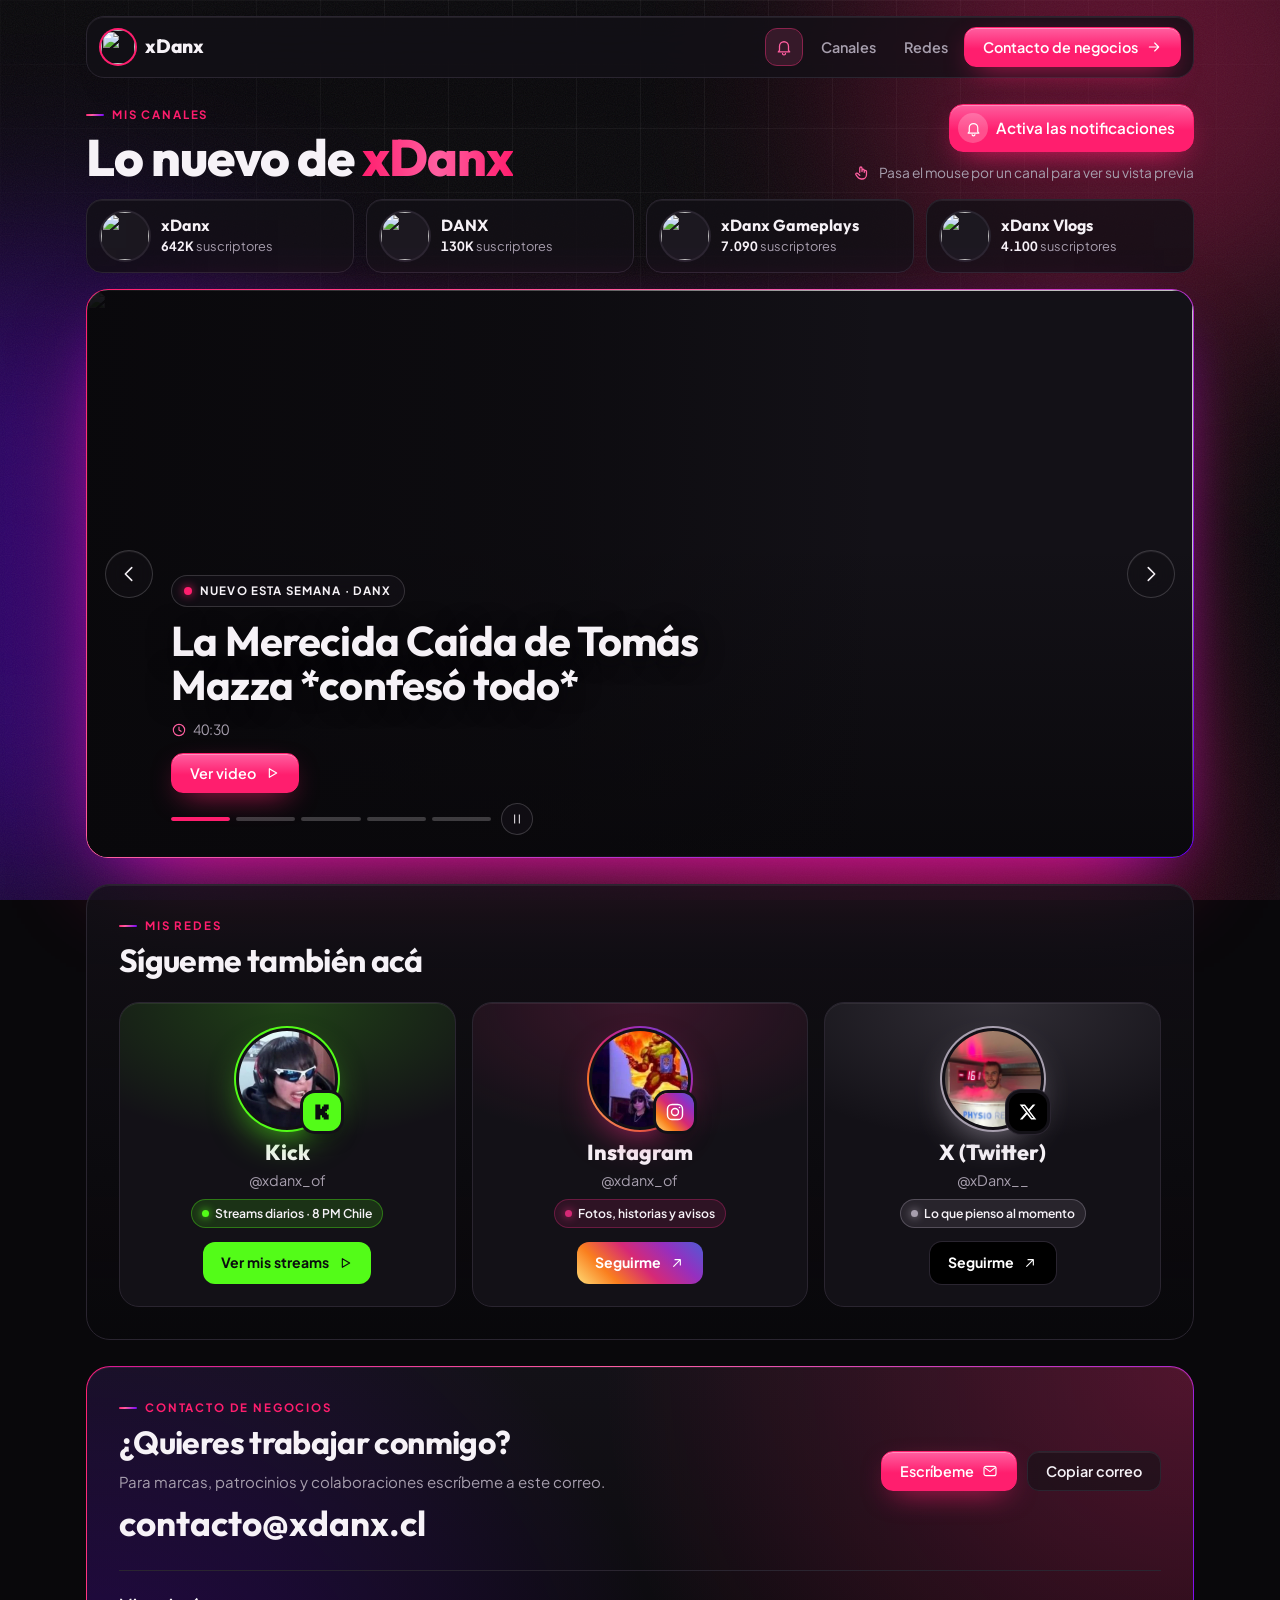
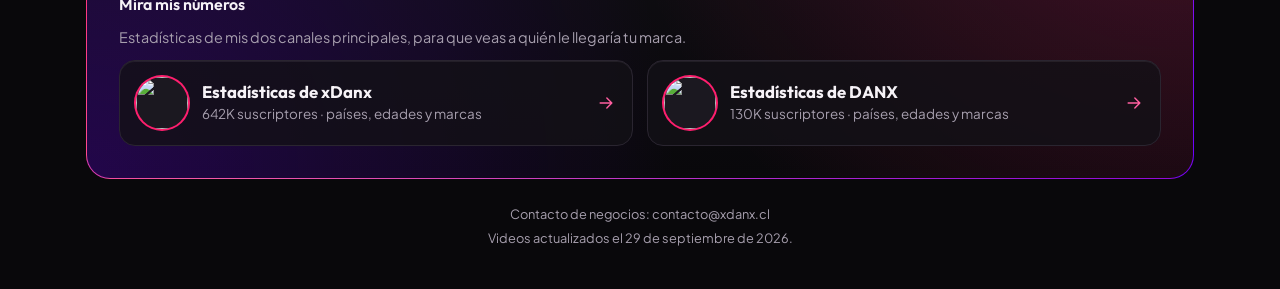
==== commit d79397b4: "Seguridad: trampa para bots en el formulario de avisos y token del Worker solo por cabecera Co-Autho" ====
--- a/index.html
+++ b/index.html
@@ -61,7 +61,7 @@
 <link rel="preconnect" href="https://fonts.googleapis.com">
 <link rel="preconnect" href="https://fonts.gstatic.com" crossorigin>
 <link href="https://fonts.googleapis.com/css2?family=Outfit:wght@600;700;800&family=Plus+Jakarta+Sans:wght@400;500;600;700&display=swap" rel="stylesheet">
-<link rel="stylesheet" href="estilos.css?v=8">
+<link rel="stylesheet" href="estilos.css?v=9">
 </head>
 <body>
 <div class="fondo" aria-hidden="true"><i></i><i></i><i></i></div>
@@ -158,6 +158,7 @@
 <label class="opcion yt"><input type="checkbox" name="tags[]" value="24112664" checked><span class="op-ic"><svg class="i" viewBox="0 0 24 24" aria-hidden="true"><rect x="2.5" y="5" width="19" height="14" rx="4"/><path d="m10 9.2 5 2.8-5 2.8z" fill="currentColor"/></svg></span><span class="op-txt"><strong>Cuando suba video nuevo</strong><small>De cualquiera de mis 4 canales de YouTube</small></span><i class="tic" aria-hidden="true"></i></label>
 </div>
 <label class="campo"><span>Tu correo</span><input type="email" name="email_address" id="avisos-correo" required autocomplete="email" inputmode="email" placeholder="tucorreo@gmail.com"></label>
+<div class="trampa" aria-hidden="true"><label>No llenar<input type="text" id="avisos-web" tabindex="-1" autocomplete="off"></label></div>
 <p class="avisos-error" id="avisos-error" role="alert" hidden></p>
 <button class="btn enviar" type="submit">Activar notificaciones</button>
 <p class="nota">Te llegará un correo para confirmar. Si no lo ves, revisa en spam o promociones.</p>
@@ -171,7 +172,7 @@
 
 <script src="datos/datos.js"></script>
 <script src="datos/estadisticas.js"></script>
-<script src="app.js?v=8"></script>
+<script src="app.js?v=9"></script>
 <!-- Contador de visitas: Cloudflare Web Analytics (sin cookies) -->
 <script defer src="https://static.cloudflareinsights.com/beacon.min.js" data-cf-beacon='{"token": "61d2517031f54b50bddd8ef35739165e"}'></script>
 </body>
--- a/estilos.css
+++ b/estilos.css
@@ -320,6 +320,7 @@
 .opcion:has(input:checked) .tic::after{content:"";width:10px;height:5px;border:2px solid var(--on-accent);border-top:0;border-right:0;transform:translateY(-1px) rotate(-45deg)}
 .opcion:has(input:focus-visible){outline:2px solid var(--accent);outline-offset:2px}
 .campo{display:grid;gap:6px}
+.trampa{position:absolute;left:-9999px;width:1px;height:1px;overflow:hidden}
 .campo span{font-weight:600;font-size:.9rem}
 .campo input{font:inherit;font-size:16px;color:var(--ink);background:var(--panel);border:1px solid var(--line);border-radius:12px;padding:13px 14px;width:100%}
 .campo input::placeholder{color:color-mix(in srgb,var(--muted) 70%,transparent)}
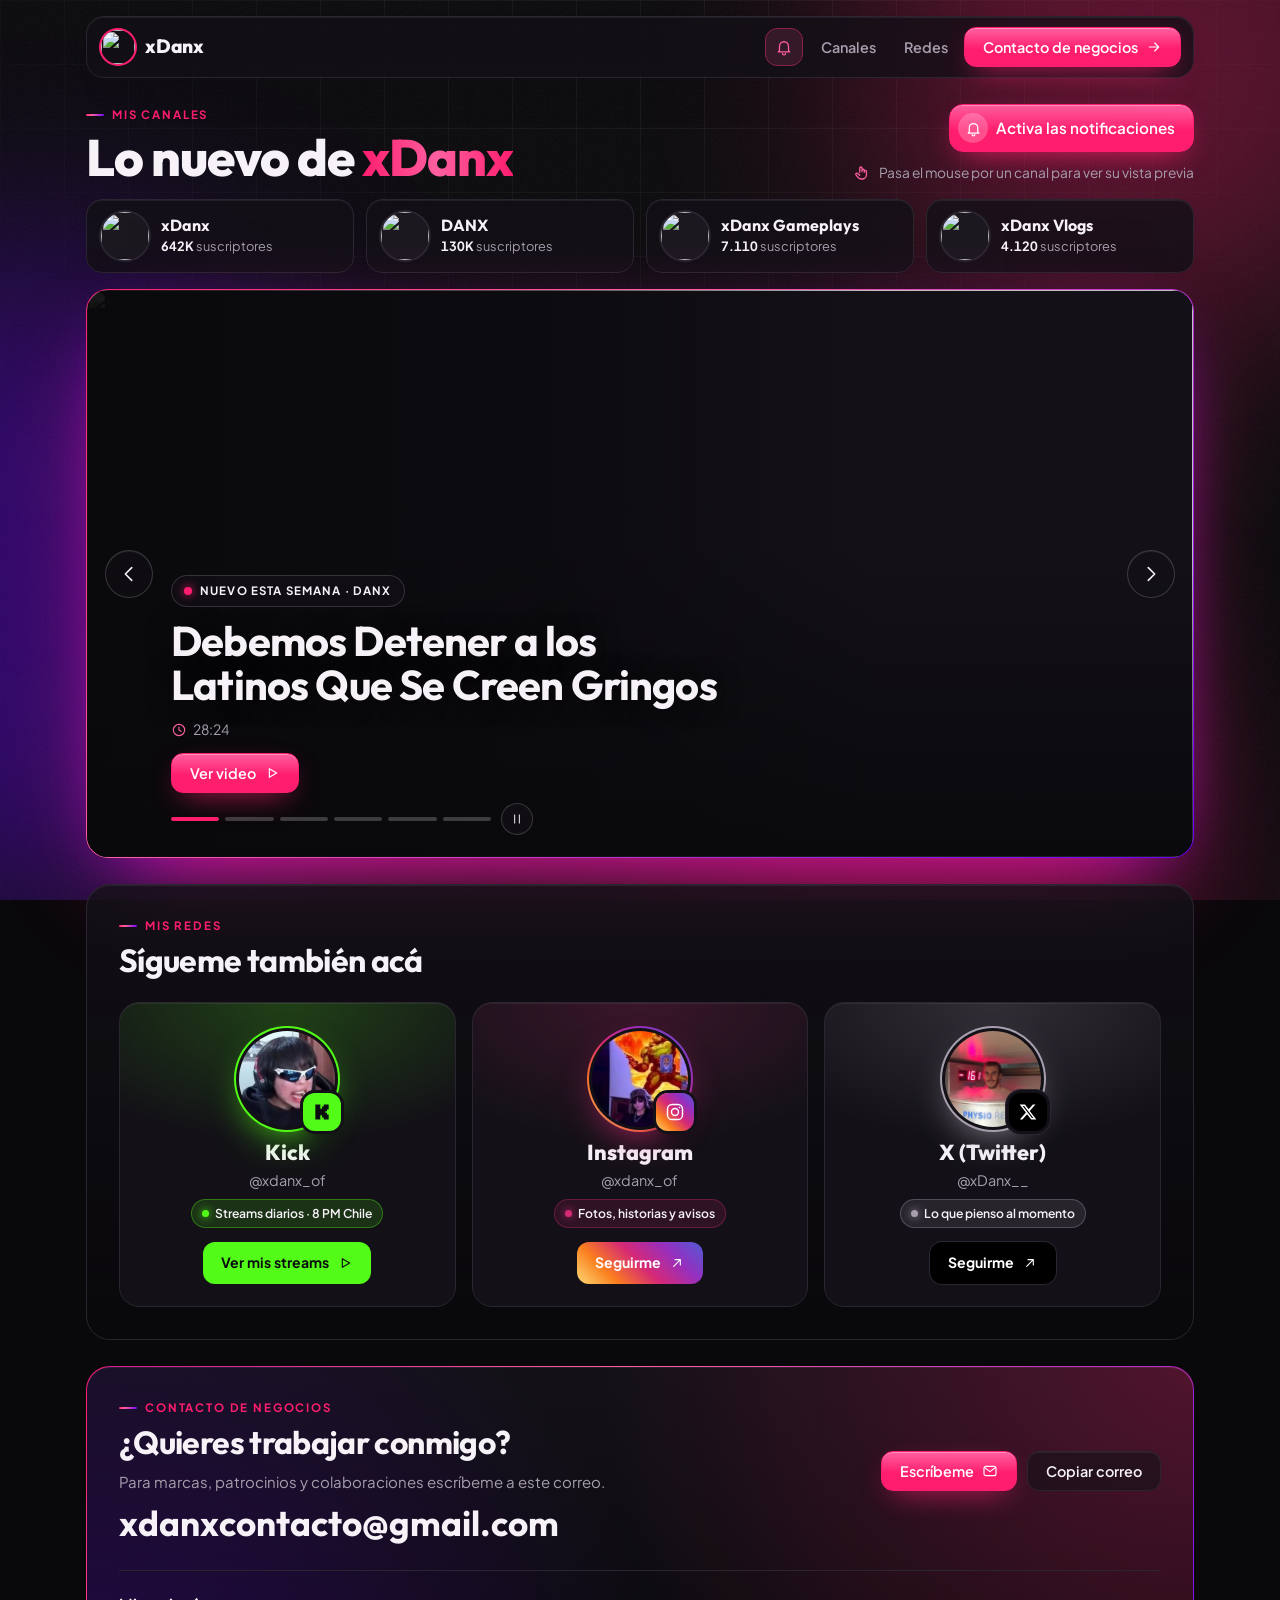
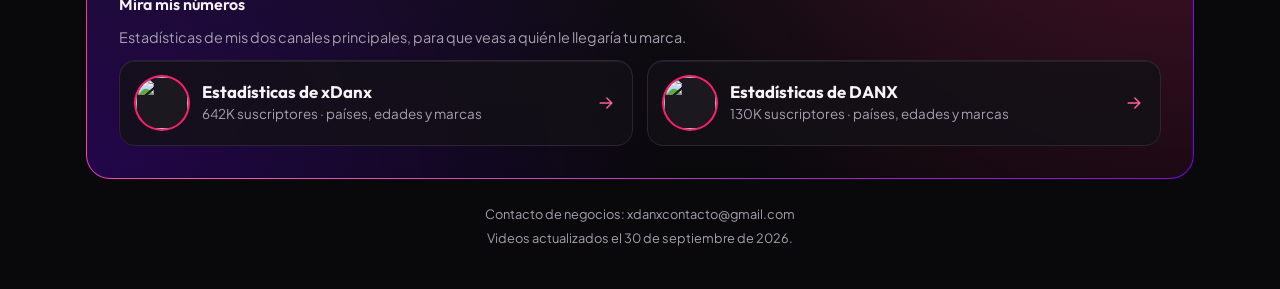
==== commit ac8322ef: "Mostrar xdanxcontacto@gmail.com como correo de contacto Co-Authored-By: Claude Opus 5.5 <noreply@ant" ====
--- a/index.html
+++ b/index.html
@@ -44,7 +44,7 @@
       "url": "https://xdanx.cl/",
       "image": "https://xdanx.cl/img/icono.png",
       "jobTitle": "Creador de contenido",
-      "email": "mailto:contacto@xdanx.cl",
+      "email": "mailto:xdanxcontacto@gmail.com",
       "sameAs": [
         "https://www.youtube.com/@xdanx1",
         "https://www.youtube.com/@danxof",
@@ -128,10 +128,10 @@
 <p class="eyebrow">Contacto de negocios</p>
 <h2 id="t-contacto">¿Quieres trabajar conmigo?</h2>
 <p class="texto">Para marcas, patrocinios y colaboraciones escríbeme a este correo.</p>
-<p class="correo" id="correo">contacto@xdanx.cl</p>
+<p class="correo" id="correo">xdanxcontacto@gmail.com</p>
 </div>
 <div class="botones">
-<a class="btn" href="mailto:contacto@xdanx.cl?subject=Contacto%20de%20negocios">Escríbeme <svg class="i" viewBox="0 0 24 24" aria-hidden="true"><rect x="3" y="5" width="18" height="14" rx="3"/><path d="m4 7 8 6 8-6"/></svg></a>
+<a class="btn" href="mailto:xdanxcontacto@gmail.com?subject=Contacto%20de%20negocios">Escríbeme <svg class="i" viewBox="0 0 24 24" aria-hidden="true"><rect x="3" y="5" width="18" height="14" rx="3"/><path d="m4 7 8 6 8-6"/></svg></a>
 <button class="btn ghost" type="button" id="copiar">Copiar correo</button>
 </div>
 </div>
@@ -143,7 +143,7 @@
 </section>
 
 <footer>
-<span>Contacto de negocios: contacto@xdanx.cl</span>
+<span>Contacto de negocios: xdanxcontacto@gmail.com</span>
 <span id="actualizado"></span>
 </footer>
 </div>
@@ -172,7 +172,7 @@
 
 <script src="datos/datos.js"></script>
 <script src="datos/estadisticas.js"></script>
-<script src="app.js?v=9"></script>
+<script src="app.js?v=10"></script>
 <!-- Contador de visitas: Cloudflare Web Analytics (sin cookies) -->
 <script defer src="https://static.cloudflareinsights.com/beacon.min.js" data-cf-beacon='{"token": "61d2517031f54b50bddd8ef35739165e"}'></script>
 </body>
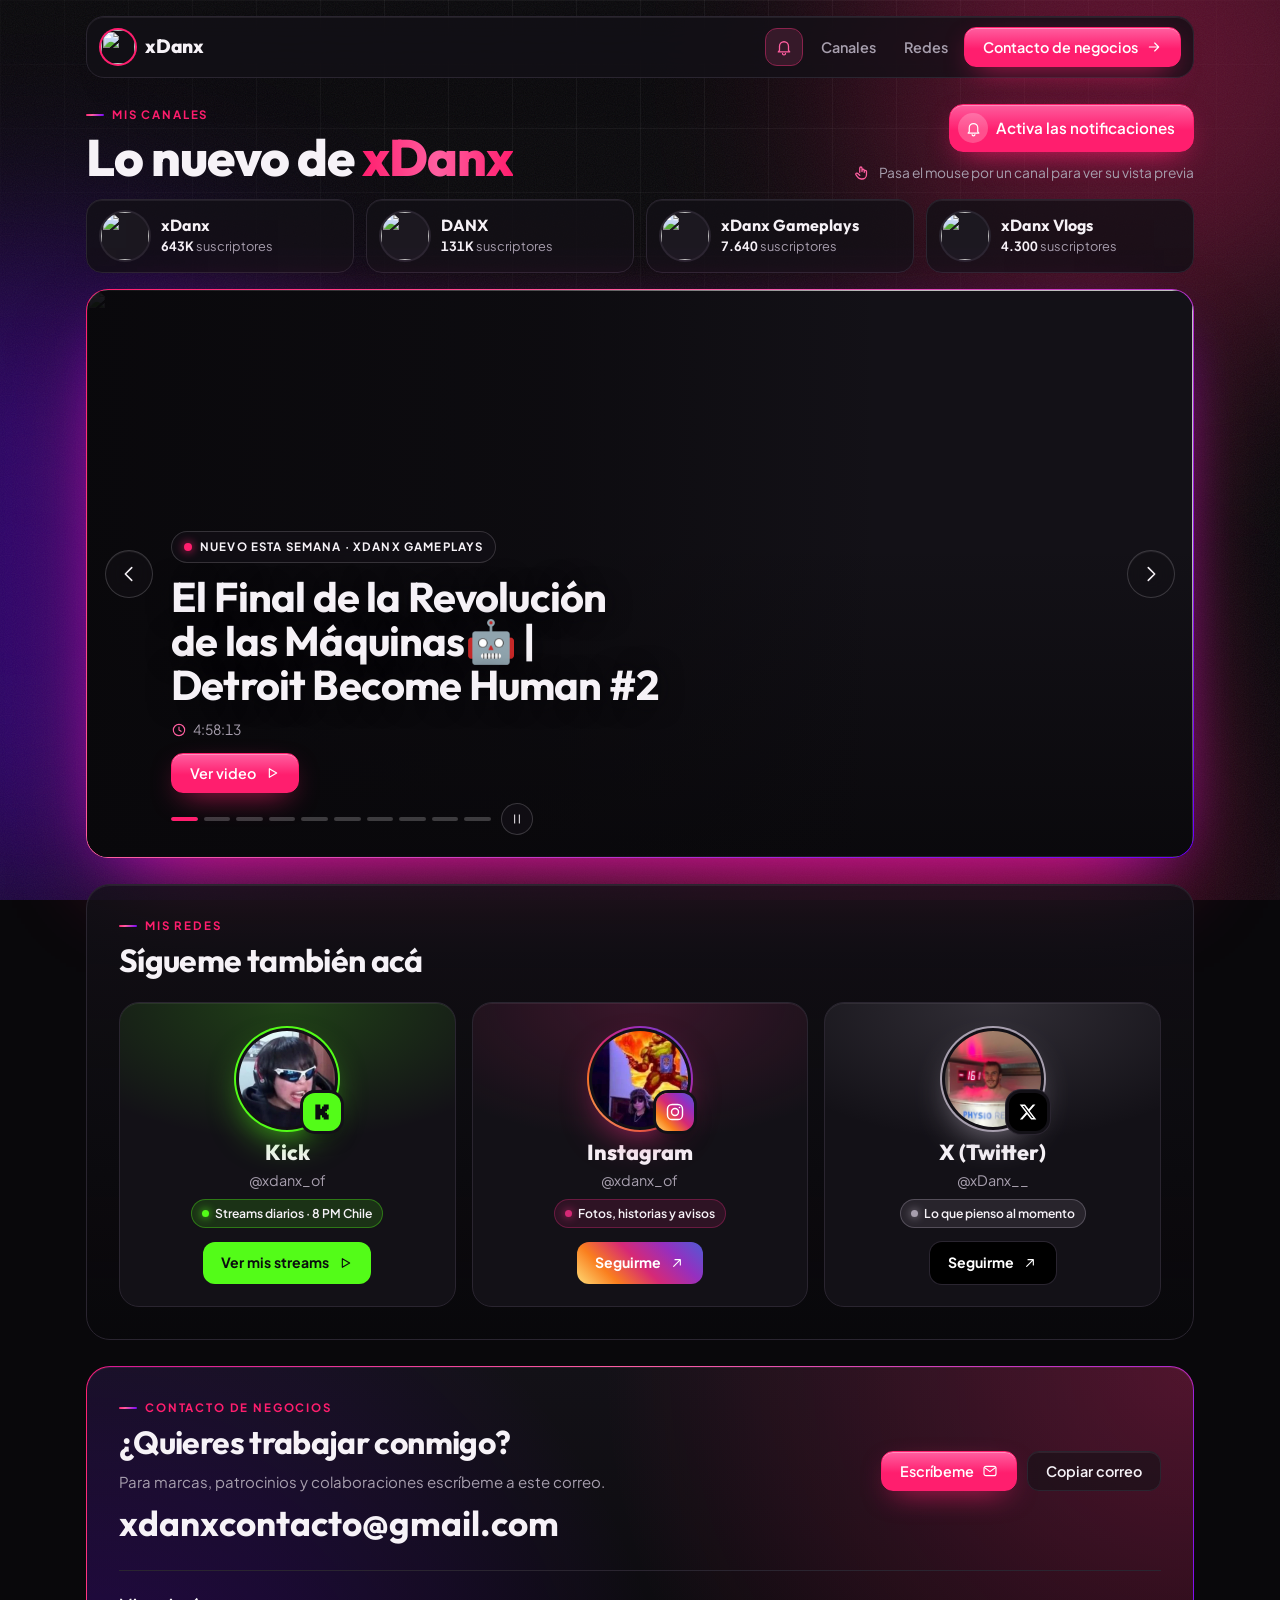
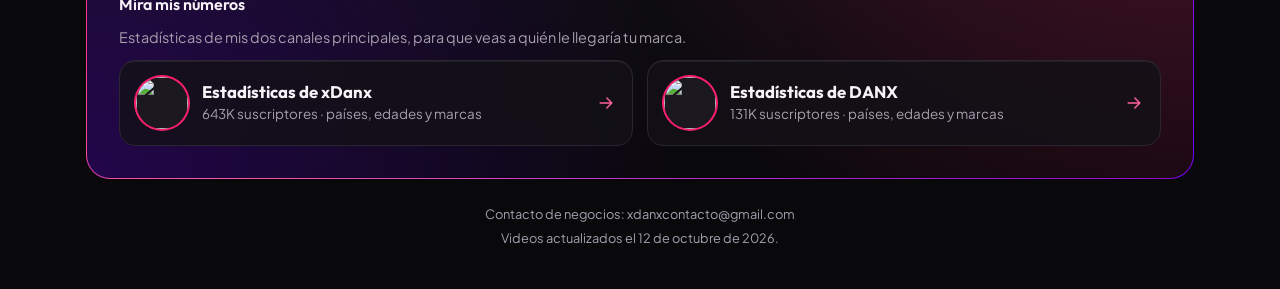
==== commit fdf9ac57: "Vista previa de canal: botón X y en el celular se cierra sola a los 15 s Co-Authored-By: Claude Opus" ====
--- a/index.html
+++ b/index.html
@@ -61,7 +61,7 @@
 <link rel="preconnect" href="https://fonts.googleapis.com">
 <link rel="preconnect" href="https://fonts.gstatic.com" crossorigin>
 <link href="https://fonts.googleapis.com/css2?family=Outfit:wght@600;700;800&family=Plus+Jakarta+Sans:wght@400;500;600;700&display=swap" rel="stylesheet">
-<link rel="stylesheet" href="estilos.css?v=9">
+<link rel="stylesheet" href="estilos.css?v=11">
 </head>
 <body>
 <div class="fondo" aria-hidden="true"><i></i><i></i><i></i></div>
@@ -172,7 +172,7 @@
 
 <script src="datos/datos.js"></script>
 <script src="datos/estadisticas.js"></script>
-<script src="app.js?v=10"></script>
+<script src="app.js?v=11"></script>
 <!-- Contador de visitas: Cloudflare Web Analytics (sin cookies) -->
 <script defer src="https://static.cloudflareinsights.com/beacon.min.js" data-cf-beacon='{"token": "61d2517031f54b50bddd8ef35739165e"}'></script>
 </body>
--- a/estilos.css
+++ b/estilos.css
@@ -156,7 +156,14 @@
 .pausar svg.i{width:14px;height:14px}
 
 /* vista previa de un canal */
-.previa{display:grid;grid-template-rows:auto 1fr;min-height:380px;background:linear-gradient(180deg,var(--panel),var(--bg))}
+.previa{position:relative;display:grid;grid-template-rows:auto 1fr;min-height:380px;background:linear-gradient(180deg,var(--panel),var(--bg))}
+/* X para cerrar la vista previa y, en el celular, barrita del tiempo que falta para que se cierre sola */
+.cerrar-previa{position:absolute;top:12px;right:12px;z-index:3;width:44px;height:44px;
+  background:color-mix(in srgb,var(--bg) 72%,transparent);backdrop-filter:blur(6px);border-color:color-mix(in srgb,var(--ink) 25%,transparent)}
+.cuenta{position:absolute;top:0;left:0;right:0;height:3px;z-index:3;transform-origin:left;transform:scaleX(0);
+  background:linear-gradient(90deg,var(--accent),var(--violet))}
+.cuenta.corre{animation:cuenta-previa 15s linear forwards}
+@keyframes cuenta-previa{from{transform:scaleX(1)}to{transform:scaleX(0)}}
 .portada{position:relative;height:160px;background-size:cover;background-position:center;
   background-color:var(--panel-2);
   background-image:
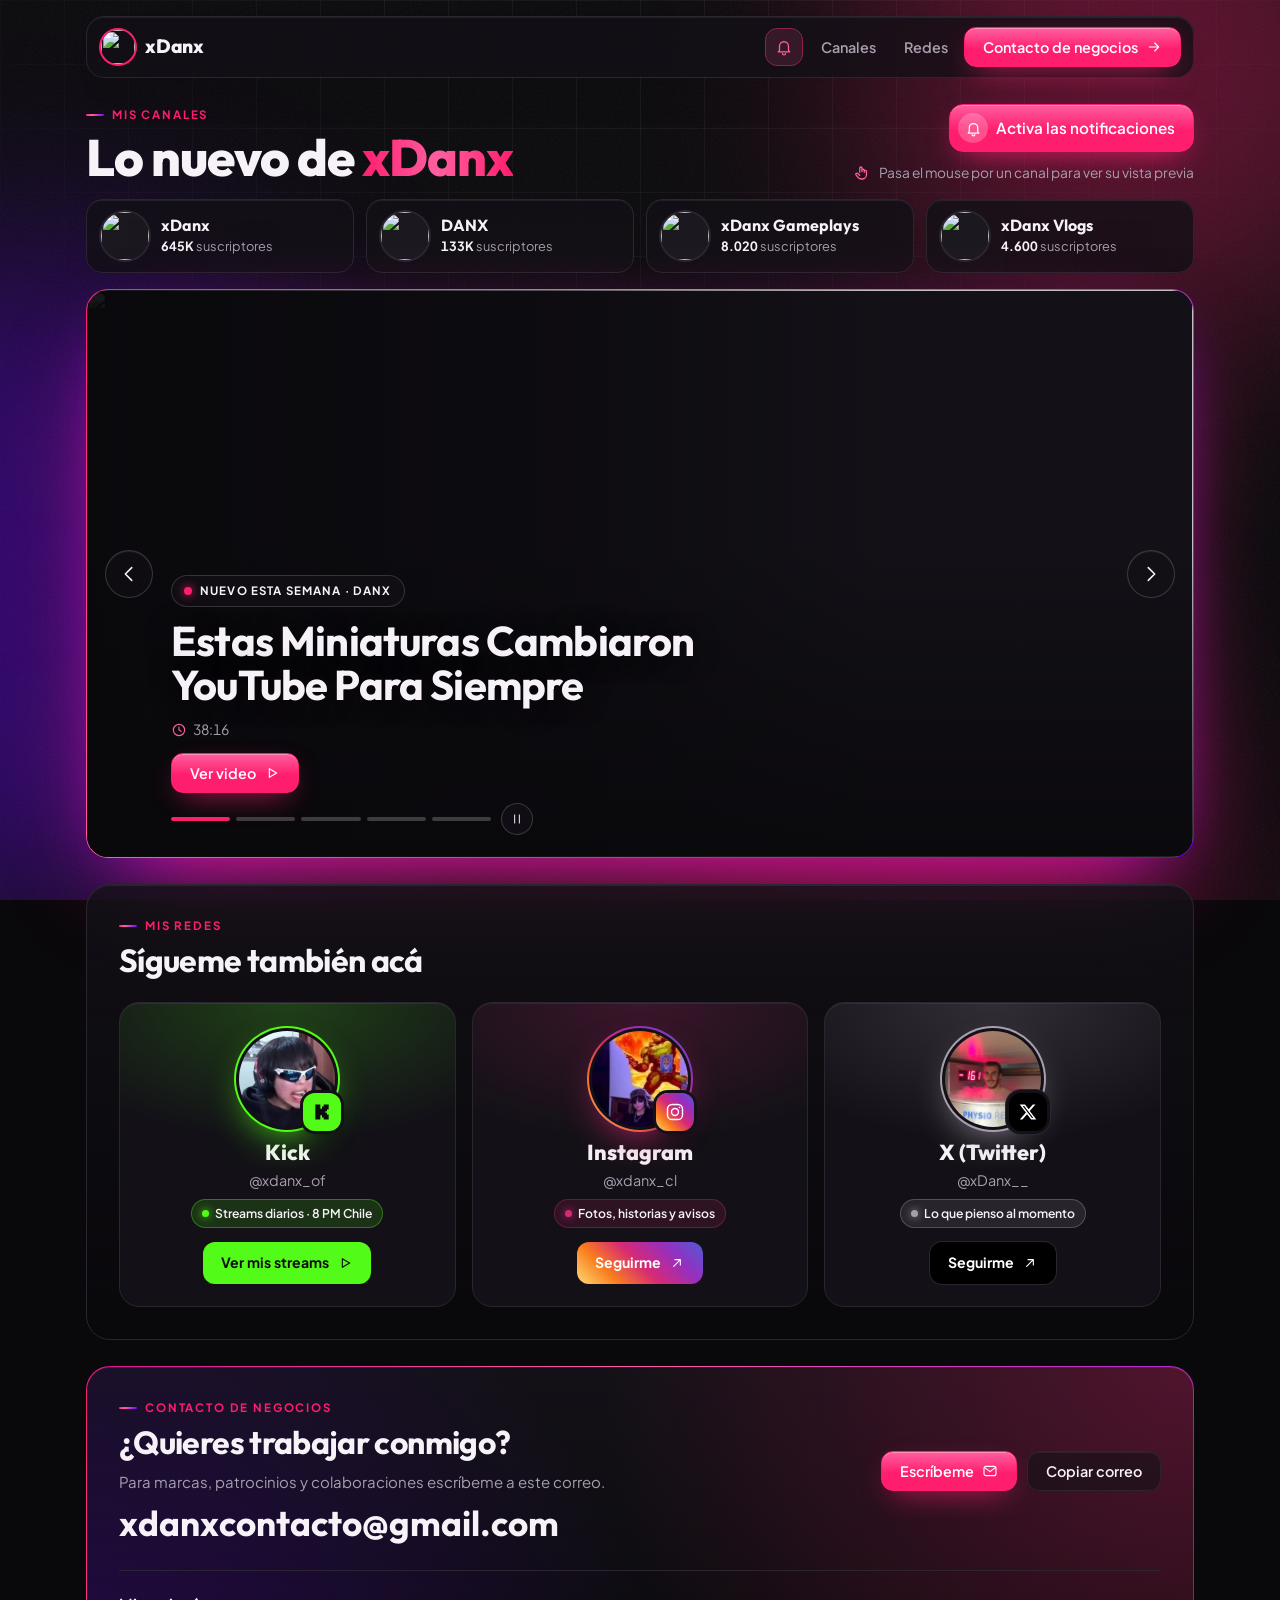
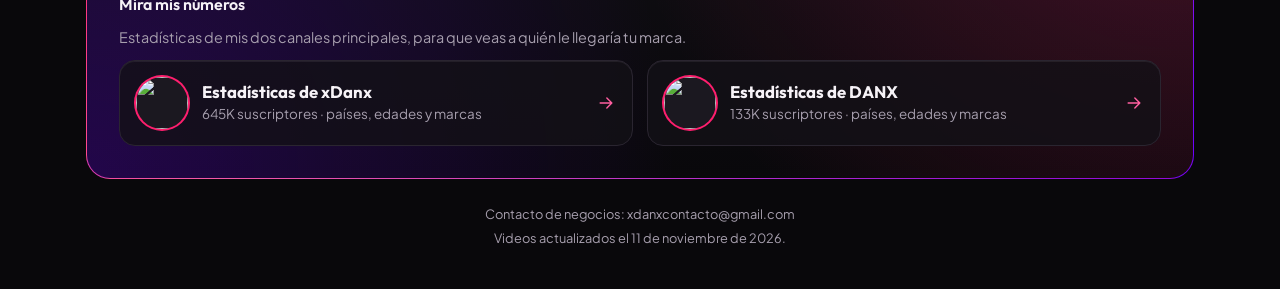
==== commit 5ba9e76e: "Media kit con numeros de noviembre (645K, 133K, Kick e Instagram) e Instagram nuevo @xdanx_cl Co-Aut" ====
--- a/index.html
+++ b/index.html
@@ -51,7 +51,7 @@
         "https://www.youtube.com/@xdanxgameplays",
         "https://www.youtube.com/@xDanxVlogs",
         "https://kick.com/xdanx_of",
-        "https://www.instagram.com/xDanx_of/",
+        "https://www.instagram.com/xdanx_cl/",
         "https://x.com/xDanx__"
       ]
     }
@@ -105,10 +105,10 @@
 <span class="detalle" id="kick-estado"><i></i>Streams diarios · 8 PM Chile</span></span>
 <span class="cta">Ver mis streams <svg class="i" viewBox="0 0 24 24" aria-hidden="true"><path d="M8 5.5v13l11-6.5z"/></svg></span>
 </a>
-<a class="red ig" href="https://www.instagram.com/xDanx_of/" target="_blank" rel="noopener">
+<a class="red ig" href="https://www.instagram.com/xdanx_cl/" target="_blank" rel="noopener">
 <span class="perfil"><img src="img/redes/instagram.jpg" alt="Mi foto de perfil en Instagram" loading="lazy">
 <span class="logo-red"><svg class="i" viewBox="0 0 24 24" aria-hidden="true"><rect x="3" y="3" width="18" height="18" rx="5.5"/><circle cx="12" cy="12" r="4.2"/><circle cx="17.4" cy="6.6" r="1" fill="currentColor" stroke="none"/></svg></span></span>
-<span class="textos"><span class="plataforma">Instagram</span><span class="handle">@xdanx_of</span>
+<span class="textos"><span class="plataforma">Instagram</span><span class="handle">@xdanx_cl</span>
 <span class="detalle"><i></i>Fotos, historias y avisos</span></span>
 <span class="cta">Seguirme <svg class="i" viewBox="0 0 24 24" aria-hidden="true"><path d="M7 17 17 7M9 7h8v8"/></svg></span>
 </a>
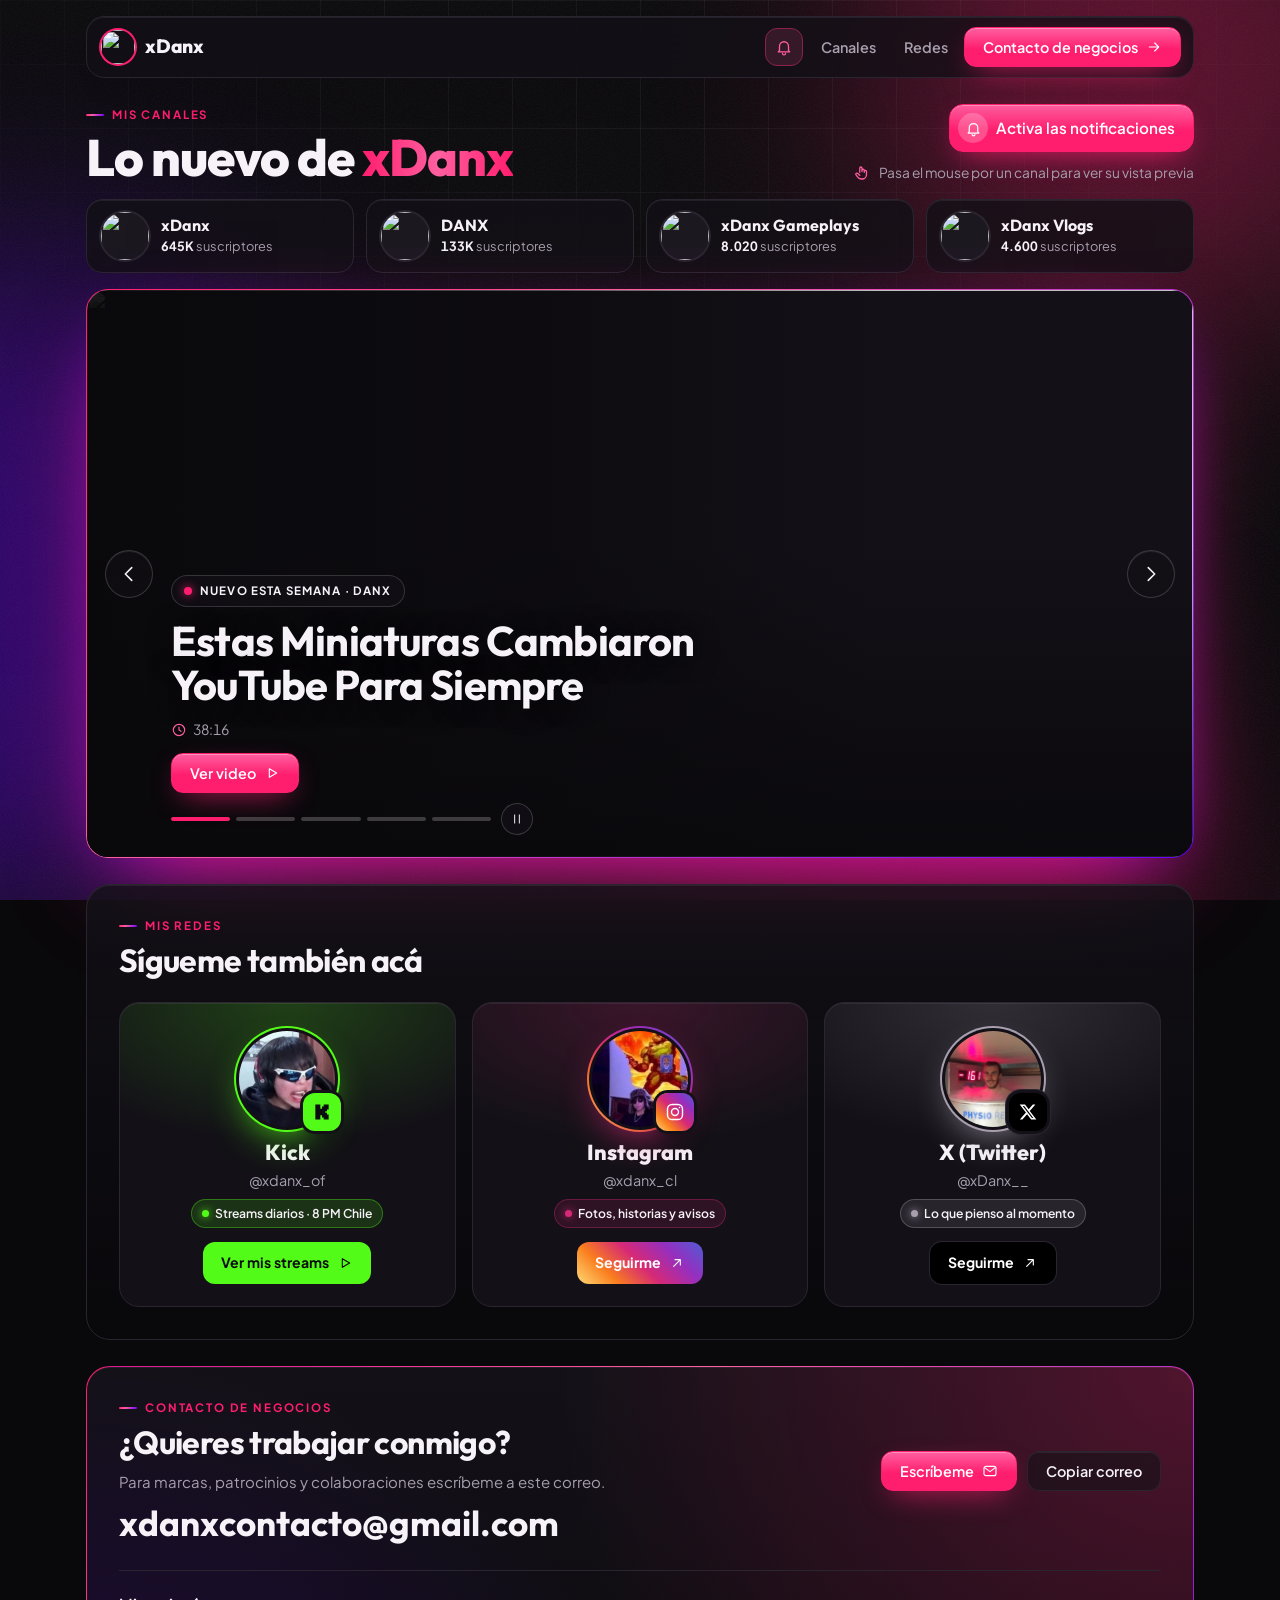
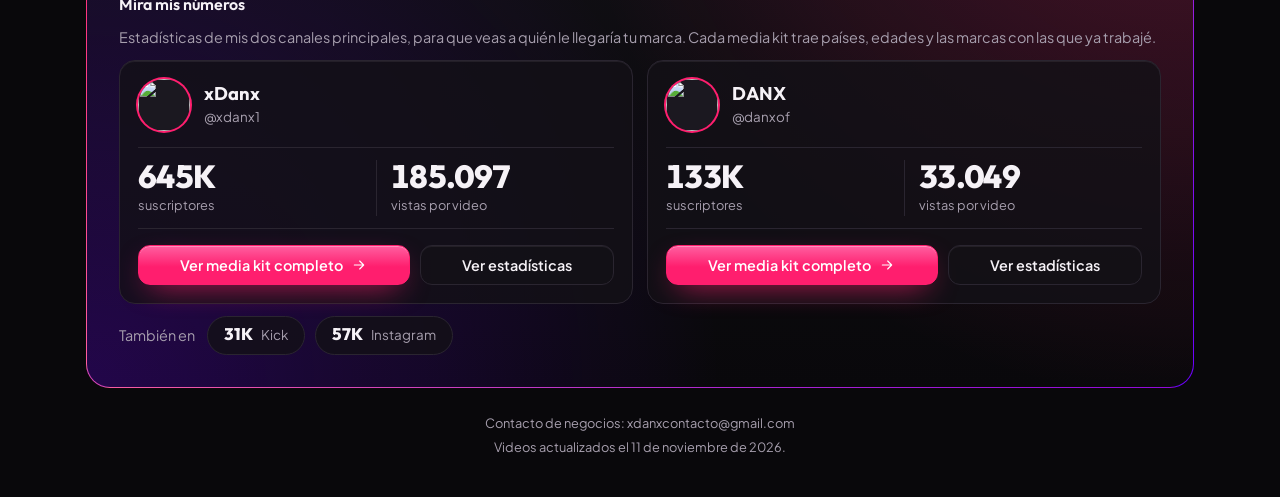
==== commit 6ea0cc2f: "Media kit en la pagina: boton al media kit de Claude, cifras visibles, Kick e Instagram, y rutina pa" ====
--- a/index.html
+++ b/index.html
@@ -61,7 +61,7 @@
 <link rel="preconnect" href="https://fonts.googleapis.com">
 <link rel="preconnect" href="https://fonts.gstatic.com" crossorigin>
 <link href="https://fonts.googleapis.com/css2?family=Outfit:wght@600;700;800&family=Plus+Jakarta+Sans:wght@400;500;600;700&display=swap" rel="stylesheet">
-<link rel="stylesheet" href="estilos.css?v=11">
+<link rel="stylesheet" href="estilos.css?v=12">
 </head>
 <body>
 <div class="fondo" aria-hidden="true"><i></i><i></i><i></i></div>
@@ -137,8 +137,8 @@
 </div>
 <div class="numeros">
 <h3>Mira mis números</h3>
-<p>Estadísticas de mis dos canales principales, para que veas a quién le llegaría tu marca.</p>
-<div class="kits" id="kits"></div>
+<p>Estadísticas de mis dos canales principales, para que veas a quién le llegaría tu marca. Cada media kit trae países, edades y las marcas con las que ya trabajé.</p>
+<div class="kits" id="kits"><p class="tambien">Media kit: <a href="https://claude.ai/artifact/9ERpEkgVJc4rupEvXoe7HU" rel="noopener">xDanx</a> · <a href="https://claude.ai/artifact/JGD4t9csoknpSPsTMEGccT" rel="noopener">DANX</a></p></div>
 </div>
 </section>
 
@@ -172,7 +172,7 @@
 
 <script src="datos/datos.js"></script>
 <script src="datos/estadisticas.js"></script>
-<script src="app.js?v=11"></script>
+<script src="app.js?v=12"></script>
 <!-- Contador de visitas: Cloudflare Web Analytics (sin cookies) -->
 <script defer src="https://static.cloudflareinsights.com/beacon.min.js" data-cf-beacon='{"token": "61d2517031f54b50bddd8ef35739165e"}'></script>
 </body>
--- a/estilos.css
+++ b/estilos.css
@@ -281,14 +281,27 @@
 .numeros h3{margin:0}
 .numeros>p{margin:0;color:var(--muted);font-size:.9rem}
 .kits{display:grid;grid-template-columns:repeat(2,1fr);gap:14px}
-.kit{display:flex;align-items:center;gap:14px;padding:16px;border-radius:16px;border:1px solid var(--line);background:var(--vidrio);box-shadow:var(--brillo);
-  color:var(--ink);font:inherit;text-align:left;cursor:pointer;min-width:0;transition:border-color .2s,transform .2s}
-.kit:hover{border-color:var(--accent);transform:translateY(-2px)}
+.kit{display:grid;gap:16px;padding:18px;border-radius:16px;border:1px solid var(--line);background:var(--vidrio);box-shadow:var(--brillo);min-width:0;transition:border-color .2s}
+.kit:hover{border-color:var(--accent)}
+.kit-cab{display:flex;align-items:center;gap:14px;min-width:0}
+.kit-cab>div{display:grid;gap:2px;min-width:0}
 .kit img,.kit .sin-foto{width:52px;height:52px;border-radius:50%;object-fit:cover;flex:none;background:var(--panel-2);box-shadow:0 0 0 2px var(--accent)}
-.kit>div{flex:1;min-width:0;display:grid;gap:2px}
-.kit strong{font:700 1.05rem/1.2 var(--display)}
-.kit span{color:var(--muted);font-size:.84rem}
-.kit .flecha{color:var(--accent-2)}
+.kit strong{font:700 1.15rem/1.2 var(--display)}
+.kit-cab span{color:var(--muted);font-size:.84rem}
+.kit-cifras{display:grid;grid-template-columns:1fr 1fr;padding:12px 0;border-block:1px solid var(--line)}
+.kit-cifras>div{display:grid;gap:4px;padding-left:14px}
+.kit-cifras>div:first-child{padding-left:0}
+.kit-cifras>div+div{border-left:1px solid var(--line)}
+.kit-cifras b{font:800 clamp(1.5rem,4vw,2rem)/1 var(--display);font-variant-numeric:tabular-nums;letter-spacing:-.02em}
+.kit-cifras span{color:var(--muted);font-size:.8rem}
+.kit-botones{display:flex;gap:10px;flex-wrap:wrap}
+.kit-botones .btn{flex:1 1 auto;justify-content:center}
+.tambien{margin:0;display:flex;align-items:center;gap:12px;flex-wrap:wrap;color:var(--muted);font-size:.9rem}
+.redes-kit{display:flex;gap:10px;flex-wrap:wrap}
+.red-kit{display:flex;align-items:baseline;gap:8px;padding:8px 16px;border-radius:99px;border:1px solid var(--line);background:var(--vidrio);color:var(--ink);text-decoration:none;transition:border-color .2s}
+.red-kit:hover{border-color:var(--accent)}
+.red-kit b{font:800 1.05rem/1 var(--display)}
+.red-kit span{color:var(--muted);font-size:.84rem}
 
 footer{color:var(--muted);font-size:.8rem;text-align:center;display:grid;gap:4px}
 
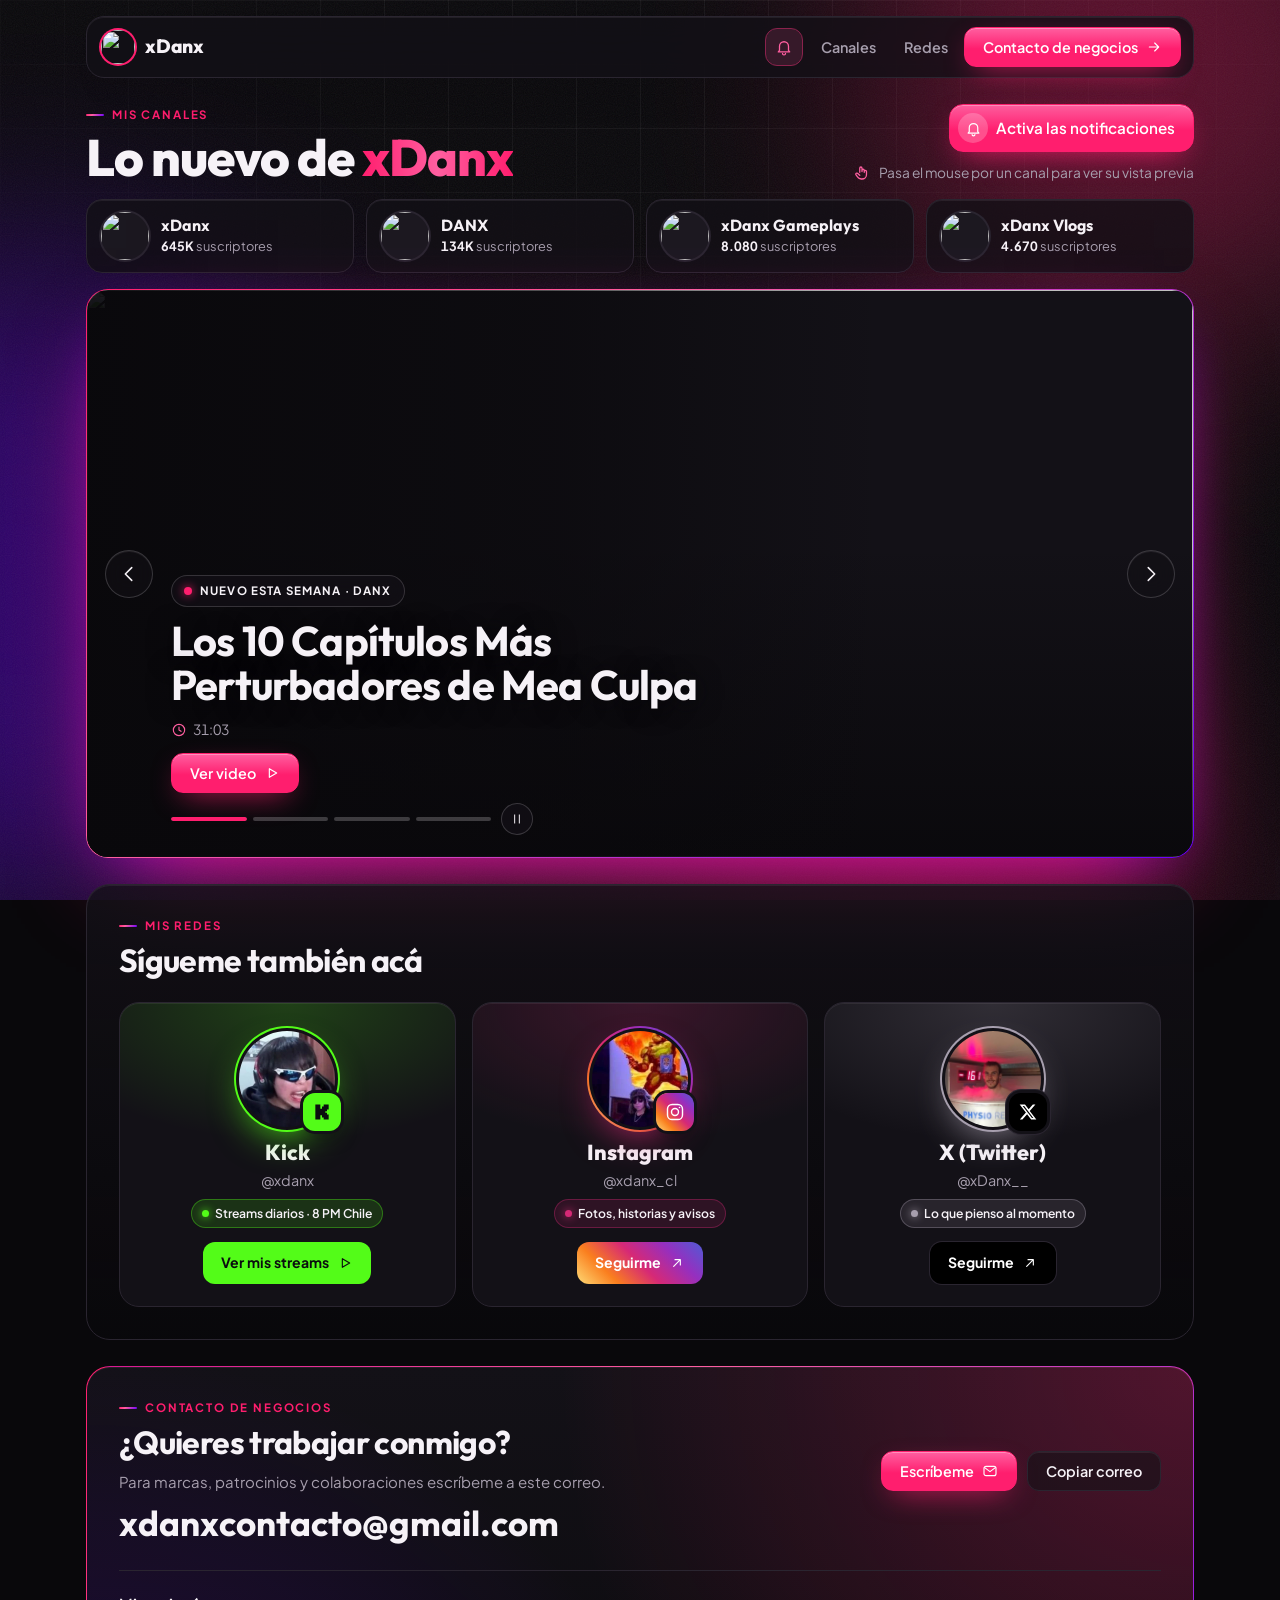
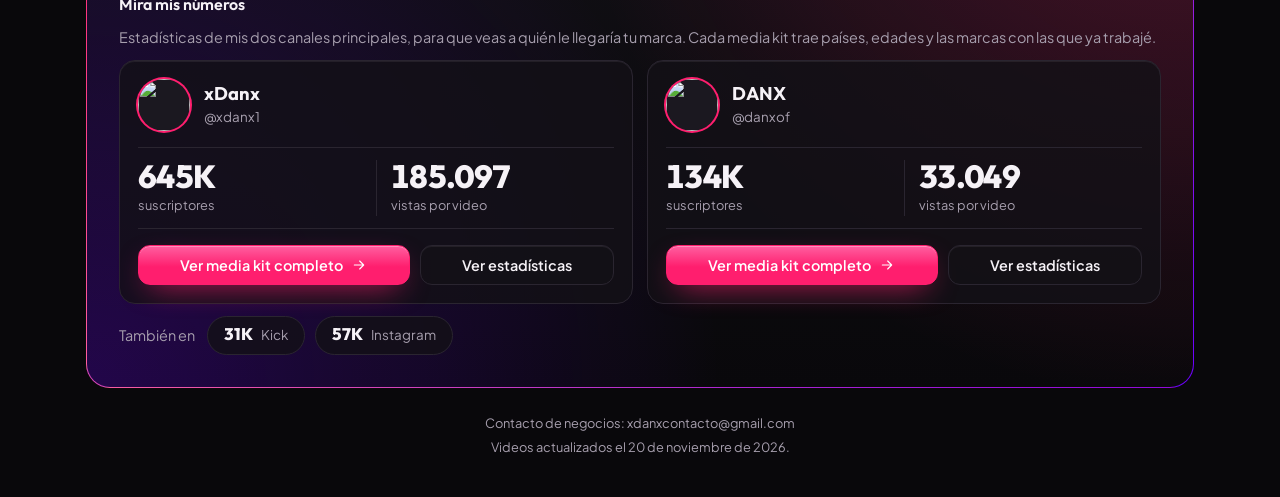
==== commit 9b188dda: "Kick nuevo: kick.com/xdanx (el canal xdanx_of ya no existe): botones, aviso En vivo y worker de avis" ====
--- a/index.html
+++ b/index.html
@@ -50,7 +50,7 @@
         "https://www.youtube.com/@danxof",
         "https://www.youtube.com/@xdanxgameplays",
         "https://www.youtube.com/@xDanxVlogs",
-        "https://kick.com/xdanx_of",
+        "https://kick.com/xdanx",
         "https://www.instagram.com/xdanx_cl/",
         "https://x.com/xDanx__"
       ]
@@ -70,7 +70,7 @@
 <nav class="top" aria-label="Principal">
 <a class="marca" href="#inicio"><img id="mini" src="https://yt3.ggpht.com/ytc/AIdro_lUzYRkp9_RYmx2aLvmCuGtYfHqPM1HpNuud_M5dl_JXGM=s88-c-k-c0x00ffffff-no-rj" alt=""><span>xDanx</span></a>
 <div class="menu">
-<a class="pill-vivo" id="pill-vivo" href="https://kick.com/xdanx_of" target="_blank" rel="noopener" hidden><i></i>En vivo</a>
+<a class="pill-vivo" id="pill-vivo" href="https://kick.com/xdanx" target="_blank" rel="noopener" hidden><i></i>En vivo</a>
 <button class="campana" type="button" data-avisos aria-label="Activa las notificaciones"><svg class="i" viewBox="0 0 24 24" aria-hidden="true"><path d="M6 16.5V11a6 6 0 0 1 12 0v5.5l1.6 2H4.4z"/><path d="M10 20.5a2 2 0 0 0 4 0"/></svg></button>
 <a href="#inicio">Canales</a>
 <a href="#redes">Redes</a>
@@ -98,10 +98,10 @@
 <p class="eyebrow">Mis redes</p>
 <h2 id="t-redes">Sígueme también acá</h2>
 <div class="redes">
-<a class="red kick" href="https://kick.com/xdanx_of" target="_blank" rel="noopener">
+<a class="red kick" href="https://kick.com/xdanx" target="_blank" rel="noopener">
 <span class="perfil"><img src="img/redes/kick.webp" alt="Mi foto de perfil en Kick" loading="lazy">
 <span class="logo-red"><svg class="i lleno" viewBox="0 0 24 24" aria-hidden="true"><path d="M4 3h6v5h2V5.5h2V3h6v6h-2v2h-2v2h2v2h2v6h-6v-2.5h-2V16h-2v5H4z"/></svg></span></span>
-<span class="textos"><span class="plataforma">Kick</span><span class="handle">@xdanx_of</span>
+<span class="textos"><span class="plataforma">Kick</span><span class="handle">@xdanx</span>
 <span class="detalle" id="kick-estado"><i></i>Streams diarios · 8 PM Chile</span></span>
 <span class="cta">Ver mis streams <svg class="i" viewBox="0 0 24 24" aria-hidden="true"><path d="M8 5.5v13l11-6.5z"/></svg></span>
 </a>
